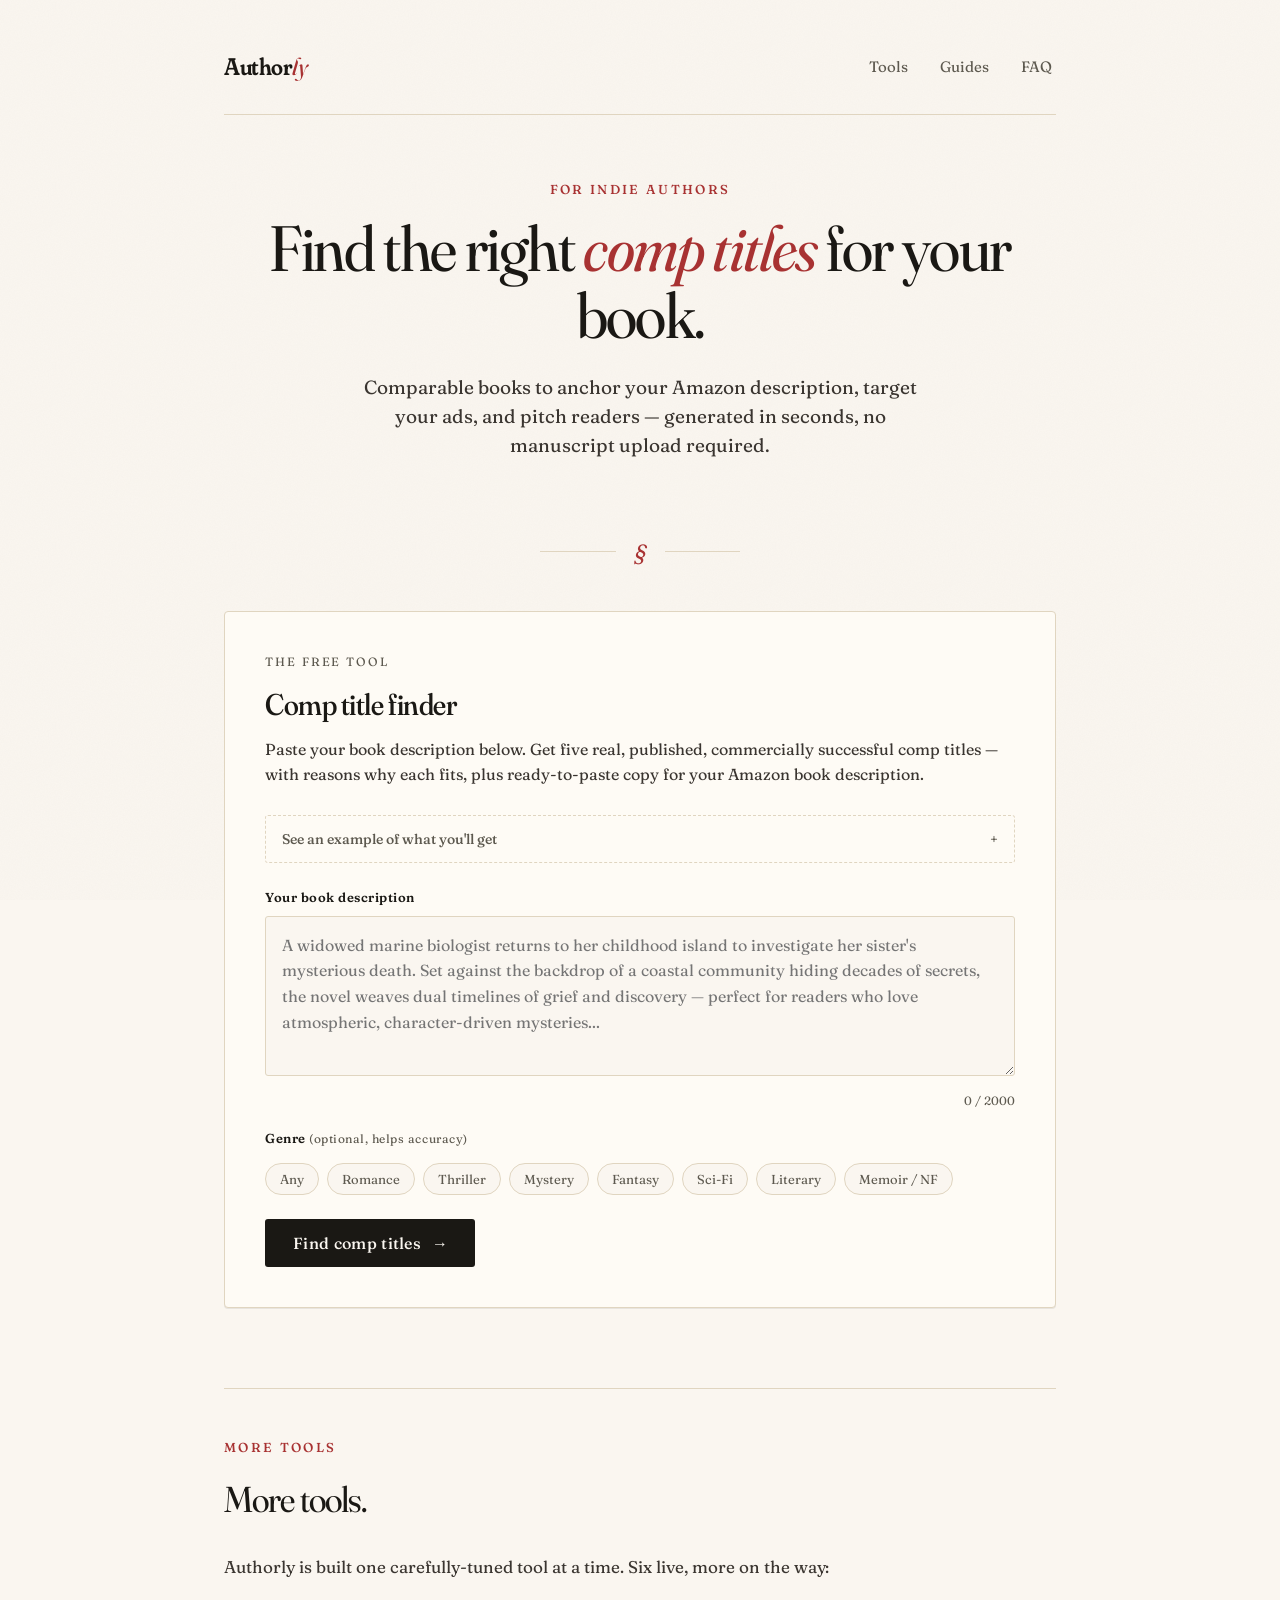
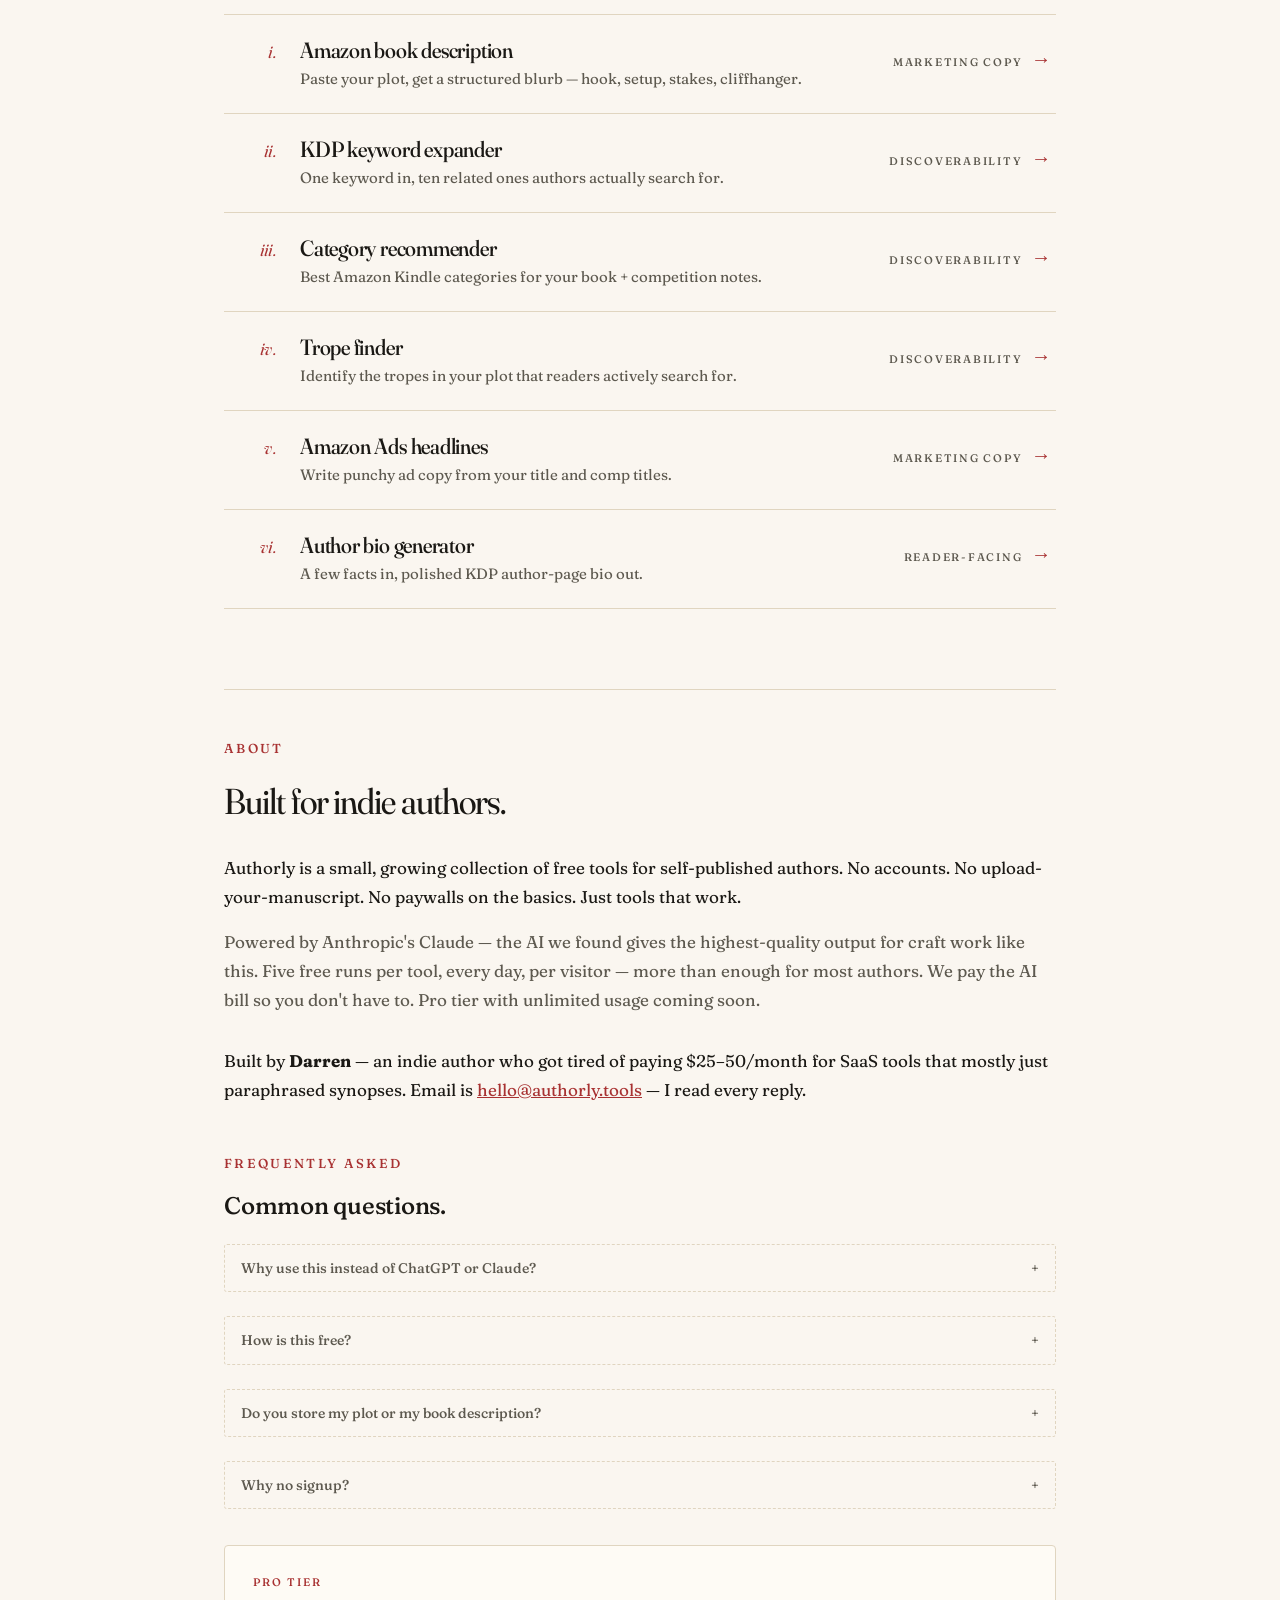
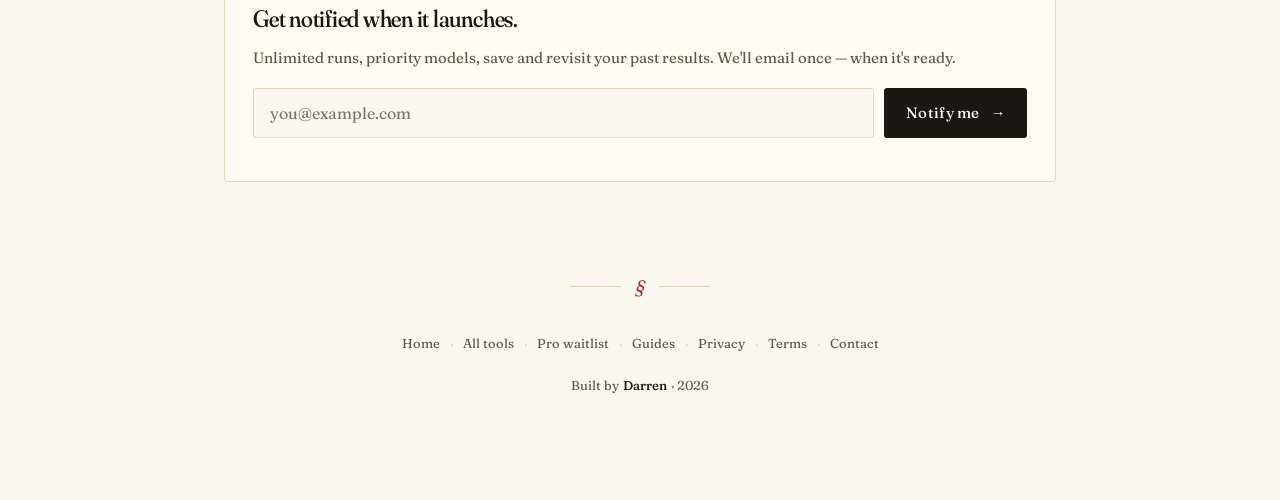
==== index.html @ 99e4ded7 "feat(content): /guides/ long-form (3 guides + Article JSON-LD + sitemap + nav) Closes audit Skip-lis" ====
<!DOCTYPE html>
<html lang="en">
<head>
<meta charset="UTF-8">
<meta name="viewport" content="width=device-width, initial-scale=1">
<title>Authorly &mdash; Free Tools for Indie Authors</title>
<meta name="description" content="Free tools for indie authors. Find real comparable books, write better blurbs, research KDP keywords. Built for self-publishers &mdash; no manuscript upload required.">
<meta name="theme-color" content="#faf6f0" media="(prefers-color-scheme: light)">
<meta name="theme-color" content="#1c1814" media="(prefers-color-scheme: dark)">
<link rel="canonical" href="https://authorly.tools/">
<link rel="icon" href="/favicon.svg" type="image/svg+xml">
<link rel="manifest" href="/manifest.webmanifest">
<link rel="apple-touch-icon" href="/apple-touch-icon.png">

<meta property="og:type" content="website">
<meta property="og:url" content="https://authorly.tools/">
<meta property="og:title" content="Authorly &mdash; Free Tools for Indie Authors">
<meta property="og:description" content="Free tools for indie authors. Find real comparable books, write better blurbs, research KDP keywords. No manuscript upload required.">
<meta property="og:image" content="https://authorly.tools/og.png">
<meta property="og:image:type" content="image/png">
<meta property="og:image:width" content="2400">
<meta property="og:image:height" content="1260">
<meta property="og:image:alt" content="Authorly &mdash; free tools for indie authors">
<meta property="og:locale" content="en_US">
<meta property="og:site_name" content="Authorly">

<meta name="twitter:card" content="summary_large_image">
<meta name="twitter:url" content="https://authorly.tools/">
<meta name="twitter:title" content="Authorly &mdash; Free Tools for Indie Authors">
<meta name="twitter:description" content="Find real comp titles for your book in seconds. Free, no signup, no manuscript upload.">
<meta name="twitter:image" content="https://authorly.tools/og.png">
<meta name="twitter:image:alt" content="Authorly &mdash; free tools for indie authors">

<script type="application/ld+json">
{"@context":"https://schema.org","@graph":[{"@type":"Organization","@id":"https://authorly.tools/#organization","name":"Authorly","url":"https://authorly.tools/","logo":"https://authorly.tools/og.png","sameAs":["https://authorly.tools/"]},{"@type":"WebSite","@id":"https://authorly.tools/#website","url":"https://authorly.tools/","name":"Authorly","description":"Free tools for indie authors. Find real comparable books, write better blurbs, research KDP keywords.","publisher":{"@id":"https://authorly.tools/#organization"},"inLanguage":"en-US","potentialAction":{"@type":"SearchAction","target":{"@type":"EntryPoint","urlTemplate":"https://authorly.tools/?q={search_term_string}"},"query-input":"required name=search_term_string"}},{"@type":"SoftwareApplication","@id":"https://authorly.tools/#app","name":"Authorly","url":"https://authorly.tools/","description":"Free toolkit for indie authors: comp titles, Amazon book descriptions, KDP keywords, categories, tropes, ad headlines, author bios.","applicationCategory":"BusinessApplication","operatingSystem":"Any","isAccessibleForFree":true,"offers":{"@type":"Offer","price":"0","priceCurrency":"USD"},"softwareVersion":"0.1.0","browserRequirements":"Requires JavaScript","publisher":{"@id":"https://authorly.tools/#organization"}},{"@type":"FAQPage","@id":"https://authorly.tools/#faq","mainEntity":[{"@type":"Question","name":"Why use this instead of ChatGPT or Claude?","acceptedAnswer":{"@type":"Answer","text":"ChatGPT and Claude can do the same work — if you write the right prompt every time and check the character counts yourself. Authorly has the prompts tuned and the constraints baked in: KDP keyword phrases char-counted to 50 chars, blurbs structured into hook / setup / stakes / cliffhanger and sized to 130–180 words for Amazon, ad headlines split between Sponsored Products' 150-char and Sponsored Brands' 80-char limits, comp titles cited with reasons each fits. One click, formatted output, Copy buttons everywhere."}},{"@type":"Question","name":"How is this free?","acceptedAnswer":{"@type":"Answer","text":"I pay the AI bill. Each generation costs me about two cents. Five free runs per tool per day per visitor — more than most authors need for a single book launch — keeps it sustainable. The Pro tier ($9/month, unlimited, with batch processing for series authors) is coming soon for people who run dozens of comp lookups per release."}},{"@type":"Question","name":"Do you store my plot or my book description?","acceptedAnswer":{"@type":"Answer","text":"No. Inputs are sent to the AI, the response is returned to your browser, and nothing is saved server-side except an anonymized rate-limit counter that's auto-deleted after 48 hours. Full details on the Privacy page."}},{"@type":"Question","name":"Why no signup?","acceptedAnswer":{"@type":"Answer","text":"Because the moment a tool asks for an email, it stops being a tool and starts being a marketing funnel. Authorly works the way Google works: open the page, get the answer, leave. If you want updates on the Pro tier, the waitlist on the homepage is opt-in."}}]}]}
</script>

<script src="/feedback.js" defer></script>
<script src="/tool.js" defer></script>
<script src="/page/index.js" defer></script>
<link rel="preconnect" href="https://fonts.googleapis.com">
<link rel="preconnect" href="https://fonts.gstatic.com" crossorigin>
<link rel="preload" as="style" href="https://fonts.googleapis.com/css2?family=Fraunces:ital,opsz,wght,SOFT,WONK@0,9..144,300..900,0..100,0..1;1,9..144,300..900,0..100,0..1&display=swap" crossorigin>
<link href="https://fonts.googleapis.com/css2?family=Fraunces:ital,opsz,wght,SOFT,WONK@0,9..144,300..900,0..100,0..1;1,9..144,300..900,0..100,0..1&display=swap" rel="stylesheet">
<link rel="stylesheet" href="/tool.css">
</head>
<body class="page-home">
<a class="skip-link" href="#tool">Skip to the tool</a>
<div class="container">

<header class="site-header">
  <a href="/" class="logo">Author<em>ly</em></a>
  <nav class="nav">
    <a href="#more">Tools</a>
    <a href="/guides">Guides</a>
    <a href="#faq">FAQ</a>
  </nav>
</header>

<section class="hero">
  <div class="eyebrow">For indie authors</div>
  <h1>Find the right <em>comp&nbsp;titles</em> for your book.</h1>
  <p class="hero-sub">Comparable books to anchor your Amazon description, target your ads, and pitch readers &mdash; generated in seconds, no manuscript upload required.</p>
</section>

<div class="ornament"><span>&sect;</span></div>

<main>

<section class="tool-card" id="tool" tabindex="-1">
  <div class="tool-label">The free tool</div>
  <h2 class="tool-title">Comp title finder</h2>
  <p class="tool-desc">Paste your book description below. Get five real, published, commercially successful comp titles &mdash; with reasons why each fits, plus ready-to-paste copy for your Amazon book description.</p>

  <details class="sample">
    <summary>See an example of what you'll get</summary>
    <div class="sample-body">
      <h2>5 comp titles</h2>
      <ol>
        <li><strong>The Searcher</strong> by Tana French (2020) &mdash; Why: rural setting, slow-burn investigation, female outsider protagonist</li>
        <li><strong>The Lost Apothecary</strong> by Sarah Penner (2021) &mdash; Why: dual timelines, female-driven mystery, atmospheric prose</li>
        <li><strong>Things We Lost to the Water</strong> by Eric Nguyen (2021) &mdash; Why: literary mystery, family secrets, coastal community</li>
        <li><strong>The Push</strong> by Ashley Audrain (2021) &mdash; Why: psychological tension, motherhood themes, unreliable narrator</li>
        <li><strong>The Family Upstairs</strong> by Lisa Jewell (2019) &mdash; Why: dark family secrets, dual timelines, atmospheric tension</li>
      </ol>
      <h2>Use these in</h2>
      <ul>
        <li>Amazon book description: "for readers who loved The Searcher and The Lost Apothecary"</li>
        <li>Amazon Ads: paste author names into the Authors targeting field</li>
        <li>Query letters and back-cover copy</li>
      </ul>
      <p class="sample-meta">Generated from a 2-paragraph synopsis of an atmospheric coastal mystery. Always verify titles on Amazon before publishing.</p>
    </div>
  </details>

  <label class="input-label" for="book-desc">Your book description</label>
  <textarea id="book-desc" placeholder="A widowed marine biologist returns to her childhood island to investigate her sister's mysterious death. Set against the backdrop of a coastal community hiding decades of secrets, the novel weaves dual timelines of grief and discovery &mdash; perfect for readers who love atmospheric, character-driven mysteries..." maxlength="2000" autocomplete="off" spellcheck="true" aria-describedby="cc"></textarea>
  <div class="char-count"><span id="cc">0</span> / 2000</div>

  <div class="input-label" id="genre-label">Genre <span class="opt">(optional, helps accuracy)</span></div>
  <div class="genre-row" id="genre-row" role="group" aria-labelledby="genre-label">
    <button type="button" class="genre-chip" data-g="" aria-pressed="true">Any</button>
    <button type="button" class="genre-chip" data-g="romance" aria-pressed="false">Romance</button>
    <button type="button" class="genre-chip" data-g="thriller" aria-pressed="false">Thriller</button>
    <button type="button" class="genre-chip" data-g="mystery" aria-pressed="false">Mystery</button>
    <button type="button" class="genre-chip" data-g="fantasy" aria-pressed="false">Fantasy</button>
    <button type="button" class="genre-chip" data-g="sci-fi" aria-pressed="false">Sci-Fi</button>
    <button type="button" class="genre-chip" data-g="literary fiction" aria-pressed="false">Literary</button>
    <button type="button" class="genre-chip" data-g="memoir/non-fiction" aria-pressed="false">Memoir / NF</button>
  </div>

  <button class="btn" id="generate">Find comp titles <span class="btn-arrow">&rarr;</span></button>

  <div class="output" id="output" aria-live="polite" aria-busy="false">
    <h3 class="output-title">Your comp titles</h3>
    <div class="output-body" id="output-body"></div>
  </div>
</section>

<section class="section" id="more">
  <div class="eyebrow">More tools</div>
  <h2 class="section-title">More tools.</h2>
  <p class="section-lede">Authorly is built one carefully-tuned tool at a time. Six live, more on the way:</p>

  <div class="tool-list" role="list">
    <a class="tool-list-item" role="listitem" href="/blurb">
      <div class="tool-list-body"><h3 class="tool-list-title">Amazon book description</h3><p class="tool-list-desc">Paste your plot, get a structured blurb &mdash; hook, setup, stakes, cliffhanger.</p></div>
      <span class="tool-list-tag">Marketing copy <span class="tool-list-arrow" aria-hidden="true">&rarr;</span></span>
    </a>
    <a class="tool-list-item" role="listitem" href="/keywords">
      <div class="tool-list-body"><h3 class="tool-list-title">KDP keyword expander</h3><p class="tool-list-desc">One keyword in, ten related ones authors actually search for.</p></div>
      <span class="tool-list-tag">Discoverability <span class="tool-list-arrow" aria-hidden="true">&rarr;</span></span>
    </a>
    <a class="tool-list-item" role="listitem" href="/categories">
      <div class="tool-list-body"><h3 class="tool-list-title">Category recommender</h3><p class="tool-list-desc">Best Amazon Kindle categories for your book + competition notes.</p></div>
      <span class="tool-list-tag">Discoverability <span class="tool-list-arrow" aria-hidden="true">&rarr;</span></span>
    </a>
    <a class="tool-list-item" role="listitem" href="/tropes">
      <div class="tool-list-body"><h3 class="tool-list-title">Trope finder</h3><p class="tool-list-desc">Identify the tropes in your plot that readers actively search for.</p></div>
      <span class="tool-list-tag">Discoverability <span class="tool-list-arrow" aria-hidden="true">&rarr;</span></span>
    </a>
    <a class="tool-list-item" role="listitem" href="/ads">
      <div class="tool-list-body"><h3 class="tool-list-title">Amazon Ads headlines</h3><p class="tool-list-desc">Write punchy ad copy from your title and comp titles.</p></div>
      <span class="tool-list-tag">Marketing copy <span class="tool-list-arrow" aria-hidden="true">&rarr;</span></span>
    </a>
    <a class="tool-list-item" role="listitem" href="/bio">
      <div class="tool-list-body"><h3 class="tool-list-title">Author bio generator</h3><p class="tool-list-desc">A few facts in, polished KDP author-page bio out.</p></div>
      <span class="tool-list-tag">Reader-facing <span class="tool-list-arrow" aria-hidden="true">&rarr;</span></span>
    </a>
  </div>
</section>

<section class="section" id="about">
  <div class="eyebrow">About</div>
  <h2 class="section-title">Built for indie authors.</h2>
  <p class="about-lede">Authorly is a small, growing collection of free tools for self-published authors. No accounts. No upload-your-manuscript. No paywalls on the basics. Just tools that work.</p>
  <p class="about-lede muted">Powered by Anthropic's Claude &mdash; the AI we found gives the highest-quality output for craft work like this. Five free runs per tool, every day, per visitor &mdash; more than enough for most authors. We pay the AI bill so you don't have to. Pro tier with unlimited usage coming soon.</p>
  <p class="about-maker">Built by <strong>Darren</strong> &mdash; an indie author who got tired of paying $25&ndash;50/month for SaaS tools that mostly just paraphrased synopses. Email is <a class="contact contact-link" data-u="hello" data-d="authorly.tools"></a> &mdash; I read every reply.</p>

  <div id="faq" class="faq-block">
    <div class="eyebrow">Frequently asked</div>
    <h3>Common questions.</h3>

    <details class="sample">
      <summary>Why use this instead of ChatGPT or Claude?</summary>
      <div class="sample-body">
        <p>ChatGPT and Claude can do the same work &mdash; if you write the right prompt, every time, and check the character counts yourself. Authorly has the prompts tuned and the constraints baked in: KDP keyword phrases char-counted to 50 chars, blurbs structured into hook / setup / stakes / cliffhanger and sized to 130&ndash;180 words for Amazon, ad headlines split between Sponsored Products' 150-char and Sponsored Brands' 80-char limits, comp titles cited with reasons each fits.</p>
        <p>One click, formatted output, Copy buttons everywhere. I built it because I was tired of re-typing the same setup prompts every book launch.</p>
      </div>
    </details>

    <details class="sample">
      <summary>How is this free?</summary>
      <div class="sample-body">
        <p>I pay the AI bill. Each generation costs me about two cents. Five free runs per tool per day per visitor &mdash; more than most authors need for a single book launch &mdash; keeps it sustainable. The Pro tier ($9/month, unlimited, with batch processing for series authors) is coming soon for people who run dozens of comp lookups per release.</p>
      </div>
    </details>

    <details class="sample">
      <summary>Do you store my plot or my book description?</summary>
      <div class="sample-body">
        <p>No. Inputs are sent to the AI, the response is returned to your browser, and nothing is saved server-side except an anonymized rate-limit counter that's auto-deleted after 48 hours. Full details on the <a href="/privacy" class="faq-link">Privacy</a> page.</p>
      </div>
    </details>

    <details class="sample">
      <summary>Why no signup?</summary>
      <div class="sample-body">
        <p>Because the moment a tool asks for an email, it stops being a tool and starts being a marketing funnel. Authorly works the way Google works: open the page, get the answer, leave. (If you want updates on the Pro tier, the waitlist below is opt-in.)</p>
      </div>
    </details>
  </div>

  <div class="waitlist" id="waitlist">
    <div class="waitlist-eyebrow">Pro tier</div>
    <h3 class="waitlist-title">Get notified when it launches.</h3>
    <p class="waitlist-sub">Unlimited runs, priority models, save and revisit your past results. We'll email once &mdash; when it's ready.</p>
    <form class="waitlist-form" id="waitlist-form" novalidate>
      <label for="waitlist-email" class="visually-hidden">Email address</label>
      <input type="email" id="waitlist-email" name="email" placeholder="you@example.com" autocomplete="email" required aria-required="true">
      <button type="submit" class="btn waitlist-btn" id="waitlist-submit">Notify me <span class="btn-arrow">&rarr;</span></button>
    </form>
    <div class="waitlist-status" id="waitlist-status" aria-live="polite"></div>
  </div>
</section>

</main>

<footer class="site-footer">
  <div class="site-footer-mark" aria-hidden="true"><span>&sect;</span></div>
  <nav class="site-footer-links" aria-label="Site">
    <a href="/">Home</a>
    <span class="site-footer-sep" aria-hidden="true">&middot;</span>
    <a href="#more">All tools</a>
    <span class="site-footer-sep" aria-hidden="true">&middot;</span>
    <a href="#waitlist">Pro waitlist</a>
    <span class="site-footer-sep" aria-hidden="true">&middot;</span>
    <a href="/guides">Guides</a>
    <span class="site-footer-sep" aria-hidden="true">&middot;</span>
    <a href="/privacy">Privacy</a>
    <span class="site-footer-sep" aria-hidden="true">&middot;</span>
    <a href="/terms">Terms</a>
    <span class="site-footer-sep" aria-hidden="true">&middot;</span>
    <a class="contact" data-u="hello" data-d="authorly.tools">Contact</a>
  </nav>
  <p class="site-footer-byline">Built by <strong>Darren</strong> &middot; 2026</p>
</footer>

</div>

</body>
</html>
---- tool.css ----
/* Shared styles for every Authorly tool page (and the homepage).
   Loaded via <link rel="stylesheet" href="/tool.css">.
   Per-page <style> blocks add small overrides only. */

:root{
  color-scheme:light dark;

  /* Reference tokens */
  --ref-red:#a83232;
  --ref-red-light:#d96666;
  --ref-green:#2a7a3a;
  --ref-green-light:#5db26d;

  /* Surface */
  --paper:#faf6f0;
  --paper-2:#fefbf5;
  --rule:#e0d5c0;
  --rule-soft:#f3ede0;
  --shadow:rgba(26,24,20,.08);

  /* Ink */
  --ink:#1a1814;
  --ink-2:#3a3530;
  --ink-mute:#5d594f;

  /* Semantic accents (all sourced from --ref-red so brand color is single-edit) */
  --accent:var(--ref-red);
  --accent-soft:rgba(168,50,50,.06);
  --accent-ring:rgba(168,50,50,.18);
  --focus:var(--ref-red);
  --danger:var(--ref-red);
  --success:var(--ref-green);

  /* Noise opacity (paper ~ .04, dark mode dampens further) */
  --noise-opacity:0.04;
  --noise-r:0.42;
  --noise-g:0.39;
  --noise-b:0.32;
}

@media (prefers-color-scheme:dark){
  :root{
    /* Inverted: ink-on-paper becomes paper-on-ink. Warmer charcoal not pure black. */
    --paper:#1c1814;
    --paper-2:#23201b;
    --rule:#3a342b;
    --rule-soft:#2a2620;
    --shadow:rgba(0,0,0,.4);

    --ink:#f3eee5;
    --ink-2:#d4cfc5;
    --ink-mute:#a39d92;

    /* Accent lifts brightness so oxblood reads on charcoal */
    --accent:var(--ref-red-light);
    --accent-soft:rgba(217,102,102,.08);
    --accent-ring:rgba(217,102,102,.28);
    --focus:var(--ref-red-light);
    --danger:var(--ref-red-light);
    --success:var(--ref-green-light);

    --noise-opacity:0.025;
    --noise-r:0.85;
    --noise-g:0.82;
    --noise-b:0.74;
  }
}

*{box-sizing:border-box}
html{scroll-behavior:smooth}
body{
  margin:0;background:var(--paper);color:var(--ink);
  font-family:"Fraunces",Georgia,serif;
  font-variation-settings:"opsz" 14,"SOFT" 50;
  font-weight:400;line-height:1.6;font-size:18px;
  -webkit-font-smoothing:antialiased;
  text-rendering:optimizeLegibility;
  /* Subtle warm paper texture — book-print feel, performance-cheap inline SVG */
  background-image:url("data:image/svg+xml;utf8,<svg xmlns='http://www.w3.org/2000/svg' width='180' height='180'><filter id='n'><feTurbulence type='fractalNoise' baseFrequency='0.85' numOctaves='2' stitchTiles='stitch'/><feColorMatrix values='0 0 0 0 0.42 0 0 0 0 0.39 0 0 0 0 0.32 0 0 0 0.04 0'/></filter><rect width='100%25' height='100%25' filter='url(%23n)'/></svg>");
  background-attachment:fixed;
}
@media (prefers-color-scheme:dark){
  body{
    /* Dampen the noise to ~25% of light intensity (was tuned for paper) so it reads as a faint texture, not as visible grain on charcoal. */
    background-image:url("data:image/svg+xml;utf8,<svg xmlns='http://www.w3.org/2000/svg' width='180' height='180'><filter id='n'><feTurbulence type='fractalNoise' baseFrequency='0.85' numOctaves='2' stitchTiles='stitch'/><feColorMatrix values='0 0 0 0 0.85 0 0 0 0 0.82 0 0 0 0 0.74 0 0 0 0.025 0'/></filter><rect width='100%25' height='100%25' filter='url(%23n)'/></svg>");
  }
}
a:focus-visible,button:focus-visible{outline:2px solid var(--accent);outline-offset:3px;border-radius:2px}
.container{max-width:720px;margin:0 auto;padding:48px 24px}

.site-header{display:flex;justify-content:space-between;align-items:center;padding-bottom:28px;border-bottom:1px solid var(--rule)}
.logo{font-family:"Fraunces",serif;font-variation-settings:"opsz" 144,"SOFT" 100;font-weight:600;font-size:24px;letter-spacing:-.02em;color:var(--ink);text-decoration:none}
.logo em{color:var(--accent);font-style:italic;font-weight:500;font-variation-settings:"opsz" 144,"WONK" 1}
.nav{display:flex;gap:24px;font-size:15px}
.nav a{color:var(--ink-mute);text-decoration:none;border-bottom:1px solid transparent;transition:border-color .2s,color .2s;display:inline-block;padding:6px 4px;min-height:24px}
.nav a:hover{border-bottom-color:var(--accent);color:var(--ink)}

.hero{padding:64px 0 32px;text-align:center}
.eyebrow{font-size:13px;letter-spacing:.18em;text-transform:uppercase;color:var(--accent);font-weight:500;margin-bottom:14px}
.hero h1{font-family:"Fraunces",serif;font-variation-settings:"opsz" 144,"SOFT" 30,"WONK" 1;font-weight:400;font-size:clamp(40px,7vw,64px);line-height:1.05;letter-spacing:-.025em;margin:0 0 24px;color:var(--ink)}
.hero h1 em{font-style:italic;color:var(--accent);font-weight:400}
.hero-sub{font-size:19px;color:var(--ink-2);max-width:560px;margin:0 auto;line-height:1.55}

.ornament{display:flex;align-items:center;gap:18px;max-width:200px;margin:48px auto}
.ornament::before,.ornament::after{content:"";flex:1;height:1px;background:var(--rule)}
.ornament span{font-family:"Fraunces",serif;font-style:italic;color:var(--accent);font-size:22px;line-height:1}

.tool-card{background:var(--paper-2);border:1px solid var(--rule);border-radius:4px;padding:40px;box-shadow:0 1px 0 var(--shadow)}
.tool-label{font-size:12px;letter-spacing:.16em;text-transform:uppercase;color:var(--ink-mute);margin-bottom:10px}
.tool-title{font-family:"Fraunces",serif;font-variation-settings:"opsz" 144,"SOFT" 50;font-weight:500;font-size:30px;letter-spacing:-.015em;margin:0 0 8px}
.tool-desc{color:var(--ink-2);font-size:16px;margin:0 0 28px;line-height:1.55}

.input-label{display:block;font-size:13px;font-weight:600;letter-spacing:.04em;color:var(--ink);margin-bottom:8px;margin-top:18px}
.input-label:first-of-type{margin-top:0}
.input-label .opt{font-weight:400;color:var(--ink-mute);font-size:12px}
input[type=text]{width:100%;padding:14px 16px;background:var(--paper);border:1px solid var(--rule);border-radius:3px;color:var(--ink);font-family:"Fraunces",serif;font-size:18px;line-height:1.5;transition:border-color .2s,box-shadow .2s}
input[type=text]:focus{outline:none;border-color:var(--accent);box-shadow:0 0 0 3px var(--accent-ring)}
textarea{width:100%;min-height:160px;padding:16px;background:var(--paper);border:1px solid var(--rule);border-radius:3px;color:var(--ink);font-family:"Fraunces",serif;font-size:16px;line-height:1.6;resize:vertical;transition:border-color .2s,box-shadow .2s}
textarea:focus{outline:none;border-color:var(--accent);box-shadow:0 0 0 3px var(--accent-ring)}
.char-count{text-align:right;font-size:12px;color:var(--ink-mute);margin-top:6px}

.genre-row{display:flex;gap:8px;margin-top:14px;flex-wrap:wrap}
.genre-chip{padding:7px 14px;background:var(--paper);border:1px solid var(--rule);border-radius:999px;font-family:"Fraunces",serif;font-size:13px;color:var(--ink-mute);cursor:pointer;transition:all .2s}
.genre-chip:hover{border-color:var(--accent);color:var(--ink)}
.genre-chip.active{background:var(--accent);color:var(--paper);border-color:var(--accent);font-weight:600}

.btn{display:inline-flex;align-items:center;gap:10px;padding:14px 28px;background:var(--ink);color:var(--paper);border:none;border-radius:3px;font-family:"Fraunces",serif;font-weight:500;font-size:16px;letter-spacing:.02em;cursor:pointer;transition:background .2s,color .2s,transform .1s;margin-top:24px}
.btn:hover{background:var(--accent)}
.btn:active{transform:translateY(1px)}
.btn:disabled{opacity:.5;cursor:not-allowed;transform:none}
.btn-arrow{font-style:italic;transition:transform .2s}
.btn:hover .btn-arrow{transform:translateX(3px)}

.output{margin-top:32px;padding:32px 0 0 24px;border-top:1px solid var(--rule);border-left:3px solid var(--accent);display:none;position:relative;background:transparent}
.output.visible{display:block;animation:fadeIn .3s ease-out}
@keyframes fadeIn{from{opacity:0;transform:translateY(6px)}to{opacity:1;transform:none}}
.output-title{font-family:"Fraunces",serif;font-variation-settings:"opsz" 144;font-weight:500;font-size:22px;margin:0 0 18px}
.output-body{font-size:17px;line-height:1.7;color:var(--ink)}
.output-body h2{font-family:"Fraunces",serif;font-weight:600;font-size:17px;letter-spacing:.04em;text-transform:uppercase;color:var(--ink-mute);margin:28px 0 14px}
.output-body h2:first-child{margin-top:0}
.output-body h3{font-family:"Fraunces",serif;font-variation-settings:"opsz" 144;font-weight:500;font-size:21px;margin:24px 0 10px;color:var(--ink);letter-spacing:-.005em}
.output-body p{margin:0 0 14px}
.output-body ol{padding-left:0;counter-reset:comp;list-style:none;margin:0 0 18px}
.output-body ol li{counter-increment:comp;margin-bottom:18px;padding-left:36px;position:relative}
.output-body ol li::before{content:counter(comp);position:absolute;left:0;top:0;font-family:"Fraunces",serif;font-style:italic;font-size:20px;color:var(--accent);font-weight:500;line-height:1.7}
.output-body ul{padding-left:0;list-style:none;margin:0 0 18px}
.output-body ul li{margin-bottom:12px;padding-left:20px;position:relative}
.output-body ul li::before{content:"\00A7";position:absolute;left:0;top:0;font-family:"Fraunces",serif;font-style:italic;color:var(--accent);line-height:1.7}
.output-body em{font-style:italic;color:var(--ink-2)}
.output-body strong{font-weight:600;color:var(--ink)}

.copy-btn{display:inline-block;margin-left:6px;padding:6px 11px;background:transparent;border:1px solid var(--rule);border-radius:3px;font-family:"Fraunces",serif;font-size:12px;color:var(--ink-mute);cursor:pointer;transition:all .2s;vertical-align:baseline;min-height:24px}
.copy-btn:hover{border-color:var(--accent);color:var(--accent)}
.copy-btn.copied{color:var(--success);border-color:var(--success)}
.copy-all-btn{display:inline-block;margin:8px 0 14px;padding:6px 14px;background:transparent;border:1px solid var(--accent);border-radius:3px;font-family:"Fraunces",serif;font-size:13px;color:var(--accent);cursor:pointer;transition:all .2s}
.copy-all-btn:hover{background:var(--accent);color:var(--paper)}
.copy-all-btn.copied{background:var(--success);border-color:var(--success);color:var(--paper)}

.sample{margin:0 0 24px;border:1px dashed var(--rule);border-radius:3px}
.sample summary{padding:12px 16px;cursor:pointer;font-size:14px;color:var(--ink-mute);font-weight:500;list-style:none;user-select:none;display:flex;align-items:center;justify-content:space-between;gap:8px}
.sample summary::-webkit-details-marker{display:none}
.sample summary::after{content:"\002B";font-size:14px;color:var(--ink-mute);font-style:normal}
.sample[open] summary::after{content:"\2212"}
.sample summary:hover,.sample summary:hover::after{color:var(--accent)}
.sample-body{padding:6px 16px 16px;font-size:15px;line-height:1.65;color:var(--ink-2)}
.sample-body h2{font-family:"Fraunces",serif;font-weight:600;font-size:13px;letter-spacing:.06em;text-transform:uppercase;color:var(--ink-mute);margin:16px 0 10px}
.sample-body h2:first-of-type{margin-top:6px}
.sample-body h3{font-family:"Fraunces",serif;font-weight:500;font-size:16px;margin:14px 0 6px;color:var(--ink)}
.sample-body p{margin:0 0 10px}
.sample-body ol,.sample-body ul{padding-left:0;margin:0 0 14px;list-style:none}
.sample-body ol{counter-reset:s}
.sample-body ol li{counter-increment:s;padding-left:24px;position:relative;margin-bottom:10px}
.sample-body ol li::before{content:counter(s);position:absolute;left:0;top:0;font-family:"Fraunces",serif;font-style:italic;font-size:15px;color:var(--accent);font-weight:500;line-height:1.65}
.sample-body ul li{padding-left:16px;position:relative;margin-bottom:8px}
.sample-body ul li::before{content:"\00A7";position:absolute;left:0;top:0;font-family:"Fraunces",serif;font-style:italic;color:var(--accent);line-height:1.65}
.sample-body strong{font-weight:600;color:var(--ink)}
.sample-body em{font-style:italic}
.sample-body .sample-meta{font-size:12px;color:var(--ink-mute);font-style:italic;margin-top:14px;padding-top:10px;border-top:1px dashed var(--rule)}

.section{margin-top:80px;padding-top:48px;border-top:1px solid var(--rule)}
.section-title{font-family:"Fraunces",serif;font-variation-settings:"opsz" 144,"SOFT" 30,"WONK" 1;font-weight:400;font-size:36px;letter-spacing:-.025em;margin:0 0 24px}
.section-lede{color:var(--ink-2);font-size:17px;line-height:1.7;margin:0 0 32px}

/* Editorial table-of-contents pattern — replaces the AI-tell "3 equal cards"
   grid. Each row reads like a chapter entry in a book's TOC: small leading
   roman numeral, title with subtitle, eyebrow tag, hairline rule between.
   Counter resets at .tool-list start; numerals render in italic accent. */
.tool-list{display:block;margin:0;padding:0;list-style:none;counter-reset:tool;border-top:1px solid var(--rule)}
.tool-list-item{display:grid;grid-template-columns:48px 1fr auto;gap:18px 24px;align-items:baseline;padding:22px 4px;border-bottom:1px solid var(--rule);text-decoration:none;color:inherit;transition:background .2s,padding-left .25s;counter-increment:tool;position:relative}
.tool-list-item::before{content:counter(tool, lower-roman) ".";font-family:"Fraunces",serif;font-style:italic;font-variation-settings:"opsz" 144,"WONK" 1;font-weight:400;font-size:18px;color:var(--accent);text-align:right;letter-spacing:.02em;line-height:1.4;align-self:start;padding-top:2px}
.tool-list-item:hover{background:var(--accent-soft);padding-left:14px}
.tool-list-item:hover .tool-list-title{color:var(--accent)}
.tool-list-item:focus-visible{outline:2px solid var(--accent);outline-offset:4px;border-radius:2px}
.tool-list-body{min-width:0}
.tool-list-title{font-family:"Fraunces",serif;font-variation-settings:"opsz" 144,"SOFT" 30;font-weight:500;font-size:22px;letter-spacing:-.01em;margin:0 0 4px;color:var(--ink);line-height:1.25;transition:color .2s}
.tool-list-desc{font-size:15px;color:var(--ink-mute);margin:0;line-height:1.5}
.tool-list-tag{font-size:11px;letter-spacing:.16em;text-transform:uppercase;color:var(--ink-mute);font-weight:500;font-style:normal;white-space:nowrap;align-self:start;padding-top:6px;font-variant-numeric:tabular-nums}
.tool-list-item:hover .tool-list-tag{color:var(--accent)}
.tool-list-arrow{font-style:italic;color:var(--accent);font-size:20px;transition:transform .25s;display:inline-block;margin-left:4px}
.tool-list-item:hover .tool-list-arrow{transform:translateX(4px)}
@media (max-width:600px){
  .tool-list-item{grid-template-columns:32px 1fr;grid-template-rows:auto auto;gap:6px 14px;padding:20px 0}
  .tool-list-item::before{font-size:16px;padding-top:0}
  .tool-list-tag{grid-column:2;padding-top:0;margin-top:2px;order:3}
  .tool-list-title{font-size:19px}
  .tool-list-desc{font-size:14px}
  .tool-list-item:hover{padding-left:0;background:transparent}
}

/* --- Site footer (unified across all 10 pages) ---------------------------
   Book-colophon feel: a small § ornament between two delicate rules,
   then a flexbox link nav, then the maker line with quiet emphasis. */
.site-footer{margin-top:96px;padding:0 0 56px;text-align:center;color:var(--ink-mute);font-size:13px}
.site-footer-mark{display:flex;align-items:center;justify-content:center;gap:14px;max-width:140px;margin:0 auto 30px}
.site-footer-mark::before,.site-footer-mark::after{content:"";flex:1;height:1px;background:var(--rule)}
.site-footer-mark span{font-family:"Fraunces",serif;font-style:italic;color:var(--accent);font-size:18px;line-height:1}
.site-footer-links{display:flex;flex-wrap:wrap;justify-content:center;align-items:center;gap:0 2px;margin:0 0 14px;line-height:2;list-style:none;padding:0}
.site-footer-links a{color:var(--ink-mute);text-decoration:none;border-bottom:1px solid transparent;padding:4px 8px;border-radius:2px;transition:color .2s,border-color .2s}
.site-footer-links a:hover{color:var(--accent);border-bottom-color:var(--accent)}
.site-footer-sep{color:var(--rule);user-select:none;font-style:normal}
.site-footer-byline{margin:0;color:var(--ink-mute);font-size:13px;letter-spacing:.01em}
.site-footer-byline strong{color:var(--ink);font-weight:500}
@media (max-width:520px){
  .site-footer{margin-top:72px;padding-bottom:36px}
  .site-footer-links a{padding:6px 6px}
}

.also-useful{margin:64px auto 0;max-width:560px;padding:24px 0 0;border-top:1px solid var(--rule);text-align:center;font-size:14px;color:var(--ink-mute);line-height:1.7}
.also-useful a{color:var(--ink-mute);text-decoration:none;border-bottom:1px solid var(--rule);padding:0 2px;transition:color .2s,border-color .2s}
.also-useful a:hover{color:var(--accent);border-bottom-color:var(--accent)}
.loading{text-align:center;padding:32px 0;color:var(--ink-mute);font-style:italic;font-size:15px}
.loading-dot{display:inline-block;animation:pulse 1.4s infinite;font-style:normal}
.loading-dot:nth-child(2){animation-delay:.2s}
.loading-dot:nth-child(3){animation-delay:.4s}
@keyframes pulse{0%,100%{opacity:.3}50%{opacity:1}}
.error{padding:14px 16px;background:var(--accent-soft);border-left:3px solid var(--accent);color:var(--ink);font-size:14px;line-height:1.5;border-radius:0 3px 3px 0}
.remaining-note{margin-top:18px;padding:10px 14px;background:var(--rule-soft);border-radius:6px;font-size:13px;color:var(--ink-mute);text-align:center}

.visually-hidden{position:absolute;width:1px;height:1px;padding:0;margin:-1px;overflow:hidden;clip:rect(0,0,0,0);white-space:nowrap;border:0}
.skip-link{position:absolute;left:-9999px;top:0;background:var(--ink);color:var(--paper);padding:10px 16px;z-index:1000;text-decoration:none;font-size:14px;font-weight:500}
.skip-link:focus{left:0;outline:2px solid var(--accent);outline-offset:2px}
#content:focus,#tool:focus,.notfound:focus{outline:none}
#content:focus-visible,#tool:focus-visible,.notfound:focus-visible{outline:2px solid var(--accent);outline-offset:8px;border-radius:4px}

@media (max-width:600px){
  .container{padding:32px 20px}
  .tool-card{padding:24px}
  .hero{padding:40px 0 24px}
  body{font-size:17px}
  .nav a:nth-child(2){display:none}
}
@media (min-width:1024px){
  .container{max-width:880px}
}
@media (prefers-reduced-motion:reduce){
  *,*::before,*::after{animation-duration:.01ms!important;transition-duration:.01ms!important}
}

::selection{background:var(--accent);color:var(--paper)}

/* ---- Page-scoped styles (extracted from inline <style> for strict CSP) ---- */

/* Blurb tool — taller default textarea */
body.page-blurb textarea{min-height:200px}

/* Homepage sections + Pro waitlist */
body.page-home .about-lede{font-size:17px;line-height:1.7;color:var(--ink);margin:0 0 16px}
body.page-home .about-lede.muted{color:var(--ink-mute);margin:0 0 28px}
body.page-home .about-maker{font-size:17px;line-height:1.7;color:var(--ink);margin:32px 0 0}
body.page-home .faq-block{margin-top:48px;margin-bottom:36px}
body.page-home .faq-block h3{font-family:"Fraunces",serif;font-weight:500;font-size:24px;letter-spacing:-.01em;margin:0 0 18px;color:var(--ink)}
body.page-home .waitlist{margin-top:8px;padding:28px;background:var(--paper-2);border:1px solid var(--rule);border-radius:4px}
body.page-home .waitlist-eyebrow{font-size:11px;letter-spacing:.18em;text-transform:uppercase;color:var(--accent);font-weight:500;margin-bottom:8px}
body.page-home .waitlist-title{font-family:"Fraunces",serif;font-variation-settings:"opsz" 144,"SOFT" 50;font-weight:500;font-size:24px;letter-spacing:-.01em;margin:0 0 8px;color:var(--ink)}
body.page-home .waitlist-sub{color:var(--ink-mute);font-size:15px;line-height:1.55;margin:0 0 18px}
body.page-home .waitlist-form{display:flex;gap:10px;flex-wrap:wrap;align-items:stretch}
body.page-home .waitlist-form input[type=email]{flex:1;min-width:220px;padding:13px 16px;background:var(--paper);border:1px solid var(--rule);border-radius:3px;color:var(--ink);font-family:"Fraunces",serif;font-size:16px;line-height:1.4;transition:border-color .2s,box-shadow .2s}
body.page-home .waitlist-form input[type=email]:focus{outline:none;border-color:var(--accent);box-shadow:0 0 0 3px var(--accent-ring)}
body.page-home .waitlist-btn{margin-top:0;padding:13px 22px;font-size:15px}
body.page-home .waitlist-status{margin-top:14px;font-size:14px;line-height:1.55;min-height:1px}
body.page-home .waitlist-status.success{color:var(--success)}
body.page-home .waitlist-status.error{color:var(--accent)}
body.page-home .contact-link{color:var(--accent)}
body.page-home .faq-link{color:var(--accent)}
@media (max-width:520px){
  body.page-home .waitlist-form{flex-direction:column}
  body.page-home .waitlist-form input[type=email]{min-width:0}
}

/* Legal pages — privacy + terms shared layout */
body.page-legal .legal h1{font-family:"Fraunces",serif;font-variation-settings:"opsz" 144,"SOFT" 30,"WONK" 1;font-weight:400;font-size:clamp(36px,5vw,48px);line-height:1.1;letter-spacing:-.025em;margin:0 0 8px;color:var(--ink)}
body.page-legal .legal .lastmod{color:var(--ink-mute);font-size:14px;margin:0 0 36px;font-style:italic}
body.page-legal .legal h2{font-family:"Fraunces",serif;font-variation-settings:"opsz" 144,"SOFT" 50;font-weight:500;font-size:22px;letter-spacing:-.005em;line-height:1.25;margin:38px 0 12px}
body.page-legal .legal p{margin:0 0 16px;font-size:17px;line-height:1.7;color:var(--ink)}
body.page-legal .legal ul{margin:0 0 16px;padding-left:0;list-style:none}
body.page-legal .legal ul li{margin-bottom:10px;padding-left:20px;position:relative}
body.page-legal .legal ul li::before{content:"\00A7";position:absolute;left:0;top:0;font-family:"Fraunces",serif;font-style:italic;color:var(--accent);line-height:1.7}
body.page-legal .legal a{color:var(--ink);text-decoration:underline;text-decoration-color:var(--rule);text-underline-offset:2px;transition:color .2s,text-decoration-color .2s}
body.page-legal .legal a:hover{color:var(--accent);text-decoration-color:var(--accent)}
body.page-legal .legal strong{font-weight:600;color:var(--ink)}
body.page-legal .contact:empty::before{content:"hello@authorly.tools"}
body.page-legal .legal-spacer{margin-top:48px}

/* Guides — long-form editorial pages (peer-author voice).
   Reads like a magazine essay: roomier line-height, drop cap on first
   paragraph, pull-quote treatment for emphasized lines, hairline rule
   between H2 sections. Same chrome (header/footer/ornament) as tools. */
body.page-guide .container{max-width:680px}
@media (min-width:1024px){body.page-guide .container{max-width:740px}}
body.page-guide .guide-meta{font-size:13px;letter-spacing:.04em;color:var(--ink-mute);margin:0 0 28px;display:flex;flex-wrap:wrap;gap:0 14px;align-items:baseline}
body.page-guide .guide-meta .guide-tag{color:var(--accent);font-weight:500;text-transform:uppercase;letter-spacing:.16em;font-size:11px}
body.page-guide .guide-meta time{font-style:italic}
body.page-guide article h1{font-family:"Fraunces",serif;font-variation-settings:"opsz" 144,"SOFT" 30,"WONK" 1;font-weight:400;font-size:clamp(34px,5vw,46px);line-height:1.12;letter-spacing:-.025em;margin:0 0 18px;color:var(--ink)}
body.page-guide article h1 em{font-style:italic;color:var(--accent);font-weight:400}
body.page-guide article > p.lede{font-size:20px;line-height:1.55;color:var(--ink-2);margin:0 0 36px;font-style:italic;font-variation-settings:"opsz" 144,"SOFT" 50}
body.page-guide article h2{font-family:"Fraunces",serif;font-variation-settings:"opsz" 144,"SOFT" 50;font-weight:500;font-size:26px;letter-spacing:-.01em;line-height:1.2;margin:48px 0 14px;padding-top:32px;border-top:1px solid var(--rule);color:var(--ink)}
body.page-guide article h2:first-of-type{margin-top:0;padding-top:0;border-top:0}
body.page-guide article h3{font-family:"Fraunces",serif;font-variation-settings:"opsz" 144;font-weight:500;font-size:19px;margin:28px 0 8px;color:var(--ink);letter-spacing:-.005em}
body.page-guide article p{margin:0 0 16px;font-size:18px;line-height:1.7;color:var(--ink)}
body.page-guide article p strong{font-weight:600;color:var(--ink)}
body.page-guide article p em{font-style:italic;color:var(--ink-2)}
body.page-guide article a{color:var(--ink);text-decoration:underline;text-decoration-color:var(--rule);text-underline-offset:3px;transition:color .2s,text-decoration-color .2s}
body.page-guide article a:hover{color:var(--accent);text-decoration-color:var(--accent)}
body.page-guide article ul,body.page-guide article ol{margin:0 0 18px;padding-left:0;list-style:none}
body.page-guide article ul li,body.page-guide article ol li{padding-left:22px;position:relative;margin-bottom:10px;font-size:18px;line-height:1.65;color:var(--ink)}
body.page-guide article ul li::before{content:"\00A7";position:absolute;left:0;top:0;font-family:"Fraunces",serif;font-style:italic;color:var(--accent);line-height:1.65}
body.page-guide article ol{counter-reset:gli}
body.page-guide article ol li{counter-increment:gli}
body.page-guide article ol li::before{content:counter(gli) ".";position:absolute;left:0;top:0;font-family:"Fraunces",serif;font-style:italic;color:var(--accent);font-weight:500;line-height:1.65}
body.page-guide article blockquote{margin:24px 0;padding:0 0 0 22px;border-left:3px solid var(--accent);font-style:italic;color:var(--ink-2);font-size:19px;line-height:1.6}
body.page-guide article blockquote p{font-size:19px;line-height:1.6}
body.page-guide .guide-callout{margin:32px 0;padding:22px 24px;background:var(--paper-2);border:1px solid var(--rule);border-radius:3px}
body.page-guide .guide-callout-eyebrow{font-size:11px;letter-spacing:.16em;text-transform:uppercase;color:var(--accent);font-weight:500;margin-bottom:6px}
body.page-guide .guide-callout p{font-size:16px;line-height:1.6;margin:0 0 8px;color:var(--ink-2)}
body.page-guide .guide-callout p:last-child{margin-bottom:0}
body.page-guide .guide-callout a.btn-inline{display:inline-block;margin-top:6px;color:var(--accent);text-decoration:none;border-bottom:1px solid var(--accent);font-weight:500;font-size:15px;letter-spacing:.01em}
body.page-guide .guide-callout a.btn-inline:hover{color:var(--ink);border-bottom-color:var(--ink)}
body.page-guide .guide-end{margin:48px 0 0;text-align:center;color:var(--accent);font-style:italic;font-size:22px;line-height:1}
body.page-guide .guide-nav{margin:48px 0 0;padding:24px 0 0;border-top:1px solid var(--rule);font-size:14px;color:var(--ink-mute);line-height:1.7;text-align:center}
body.page-guide .guide-nav a{color:var(--ink-mute);text-decoration:none;border-bottom:1px solid var(--rule);padding:0 2px;transition:color .2s,border-color .2s}
body.page-guide .guide-nav a:hover{color:var(--accent);border-bottom-color:var(--accent)}

/* Guides index — shares editorial-list structure with homepage tool list */
body.page-guides-index .guides-list{display:block;margin:0;padding:0;list-style:none;counter-reset:gtool;border-top:1px solid var(--rule)}
body.page-guides-index .guides-list-item{display:grid;grid-template-columns:48px 1fr;gap:6px 24px;align-items:baseline;padding:22px 4px;border-bottom:1px solid var(--rule);text-decoration:none;color:inherit;transition:background .2s,padding-left .25s;counter-increment:gtool;position:relative}
body.page-guides-index .guides-list-item::before{content:counter(gtool, lower-roman) ".";font-family:"Fraunces",serif;font-style:italic;font-variation-settings:"opsz" 144,"WONK" 1;font-weight:400;font-size:18px;color:var(--accent);text-align:right;letter-spacing:.02em;line-height:1.4;align-self:start;padding-top:2px;grid-row:1/3}
body.page-guides-index .guides-list-item:hover{background:var(--accent-soft);padding-left:14px}
body.page-guides-index .guides-list-item:hover .guides-list-title{color:var(--accent)}
body.page-guides-index .guides-list-title{font-family:"Fraunces",serif;font-variation-settings:"opsz" 144,"SOFT" 30;font-weight:500;font-size:22px;letter-spacing:-.01em;margin:0;color:var(--ink);line-height:1.25;transition:color .2s}
body.page-guides-index .guides-list-desc{font-size:15px;color:var(--ink-mute);margin:6px 0 0;line-height:1.55}
@media (max-width:600px){
  body.page-guides-index .guides-list-item{grid-template-columns:32px 1fr;padding:20px 0}
  body.page-guides-index .guides-list-item::before{font-size:16px;padding-top:0}
  body.page-guides-index .guides-list-title{font-size:19px}
  body.page-guides-index .guides-list-desc{font-size:14px}
  body.page-guides-index .guides-list-item:hover{padding-left:0;background:transparent}
}

/* 404 page — dark-reader-defended large italic accent treatment.
   Naturally higher specificity (body.is-404) replaces !important hammer. */
body.is-404 .notfound{padding:96px 0 64px;text-align:center}
body.is-404 .notfound-code{font-family:"Fraunces",serif;font-variation-settings:"opsz" 144,"SOFT" 30,"WONK" 1;font-size:clamp(96px,18vw,144px);line-height:1;font-weight:400;color:var(--accent);font-style:italic;margin:0 0 12px;letter-spacing:-.05em}
body.is-404 .notfound h1{font-family:"Fraunces",serif;font-variation-settings:"opsz" 144,"SOFT" 30;font-weight:500;font-size:clamp(28px,5vw,40px);line-height:1.15;letter-spacing:-.02em;margin:0 0 16px;color:var(--ink)}
body.is-404 .notfound p{margin:0 0 28px;color:var(--ink-mute);font-size:17px;line-height:1.6}
body.is-404 .notfound .cta{display:inline-flex;align-items:center;gap:10px;background:var(--ink);color:var(--paper);padding:14px 26px;border-radius:3px;text-decoration:none;font-family:"Fraunces",serif;font-size:16px;font-weight:500;letter-spacing:.02em;transition:background .2s,transform .1s}
body.is-404 .notfound .cta:hover{background:var(--accent)}
body.is-404 .notfound .cta:active{transform:translateY(1px)}
body.is-404 .notfound .cta-arrow{font-style:italic;transition:transform .2s}
body.is-404 .notfound .cta:hover .cta-arrow{transform:translateX(3px)}
@media (max-width:520px){
  body.is-404 .notfound{padding:64px 0 48px}
}
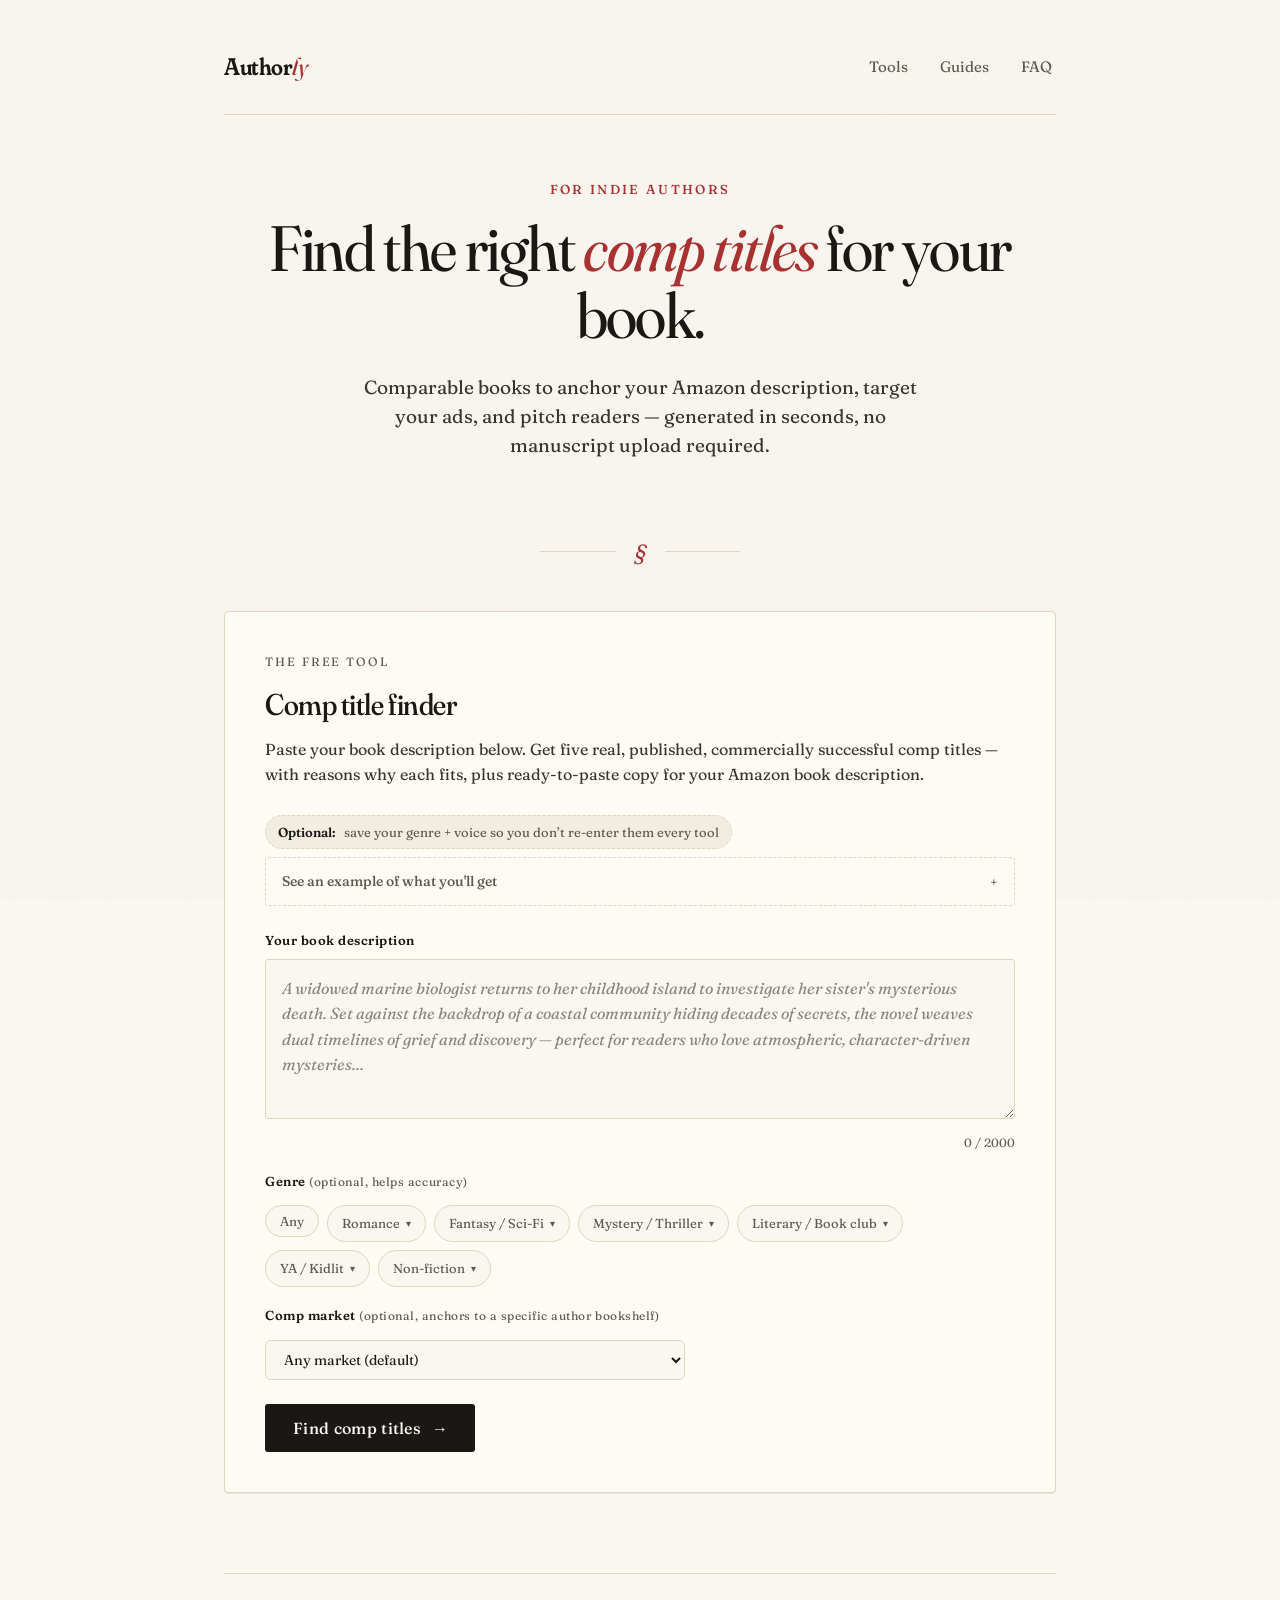
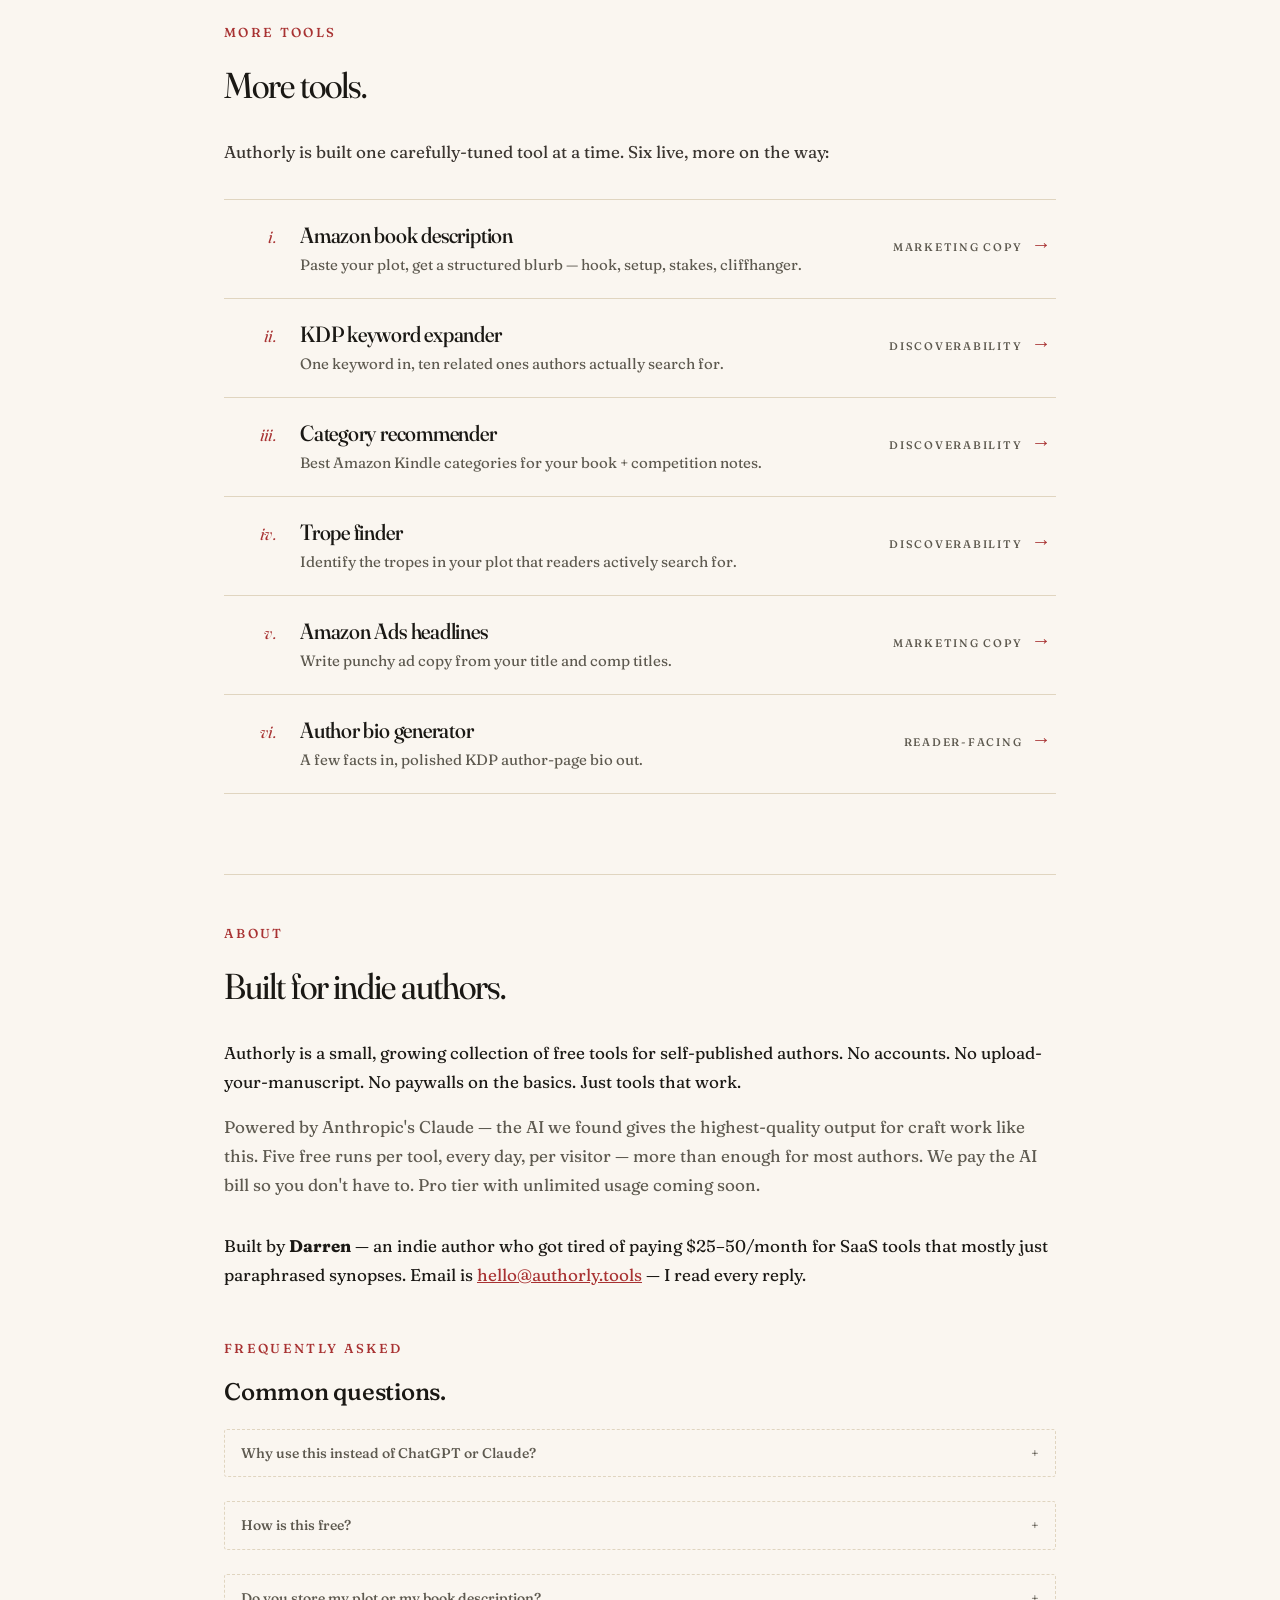
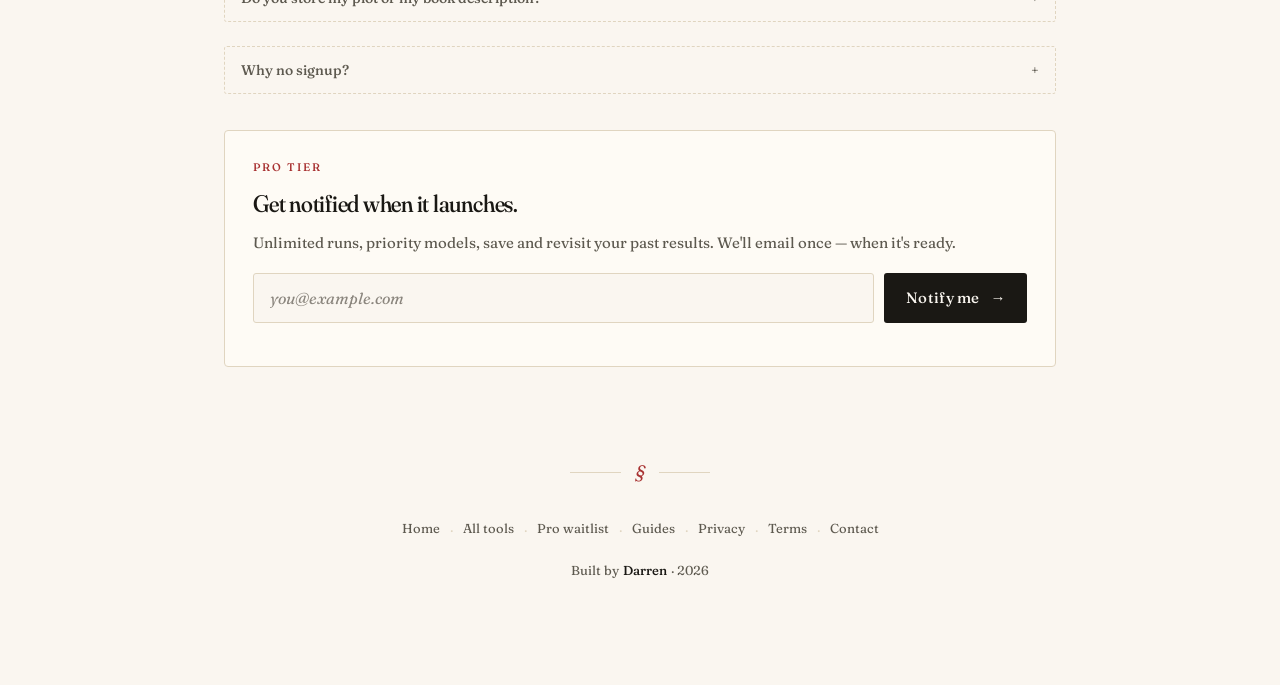
==== commit 8c08889c: "feat(comp): cultural-anchor toggle on comp finder + tropes Adds an optional <select> on the comp fin" ====
--- a/index.html
+++ b/index.html
@@ -37,6 +37,8 @@
 
 <script src="/feedback.js" defer></script>
 <script src="/tool.js" defer></script>
+<script src="/src/lib/author-profile.js" defer></script>
+<script src="/src/lib/author-profile-ui.js" defer></script>
 <script src="/page/index.js" defer></script>
 <link rel="preconnect" href="https://fonts.googleapis.com">
 <link rel="preconnect" href="https://fonts.gstatic.com" crossorigin>
@@ -71,6 +73,8 @@
   <div class="tool-label">The free tool</div>
   <h2 class="tool-title">Comp title finder</h2>
   <p class="tool-desc">Paste your book description below. Get five real, published, commercially successful comp titles &mdash; with reasons why each fits, plus ready-to-paste copy for your Amazon book description.</p>
+
+  <div id="author-profile-strip"></div>
 
   <details class="sample">
     <summary>See an example of what you'll get</summary>
@@ -100,14 +104,73 @@
   <div class="input-label" id="genre-label">Genre <span class="opt">(optional, helps accuracy)</span></div>
   <div class="genre-row" id="genre-row" role="group" aria-labelledby="genre-label">
     <button type="button" class="genre-chip" data-g="" aria-pressed="true">Any</button>
-    <button type="button" class="genre-chip" data-g="romance" aria-pressed="false">Romance</button>
-    <button type="button" class="genre-chip" data-g="thriller" aria-pressed="false">Thriller</button>
-    <button type="button" class="genre-chip" data-g="mystery" aria-pressed="false">Mystery</button>
-    <button type="button" class="genre-chip" data-g="fantasy" aria-pressed="false">Fantasy</button>
-    <button type="button" class="genre-chip" data-g="sci-fi" aria-pressed="false">Sci-Fi</button>
-    <button type="button" class="genre-chip" data-g="literary fiction" aria-pressed="false">Literary</button>
-    <button type="button" class="genre-chip" data-g="memoir/non-fiction" aria-pressed="false">Memoir / NF</button>
-  </div>
+    <details class="genre-cluster"><summary>Romance <span class="caret" aria-hidden="true">&#9662;</span></summary>
+      <div class="genre-sub-row">
+        <button type="button" class="genre-chip" data-g="romance_contemporary" aria-pressed="false">Contemporary</button>
+        <button type="button" class="genre-chip" data-g="romance_historical" aria-pressed="false">Historical / Regency</button>
+        <button type="button" class="genre-chip" data-g="romance_paranormal" aria-pressed="false">Paranormal / Shifter</button>
+        <button type="button" class="genre-chip" data-g="romance_romantasy" aria-pressed="false">Romantasy</button>
+        <button type="button" class="genre-chip" data-g="romance_dark" aria-pressed="false">Dark / Mafia</button>
+        <button type="button" class="genre-chip" data-g="romance_smalltown" aria-pressed="false">Small-town / Cowboy</button>
+        <button type="button" class="genre-chip" data-g="romance_suspense" aria-pressed="false">Romantic Suspense</button>
+        <button type="button" class="genre-chip" data-g="romance_clean" aria-pressed="false">Christian / Clean</button>
+      </div>
+    </details>
+    <details class="genre-cluster"><summary>Fantasy / Sci-Fi <span class="caret" aria-hidden="true">&#9662;</span></summary>
+      <div class="genre-sub-row">
+        <button type="button" class="genre-chip" data-g="fantasy_urban" aria-pressed="false">Urban Fantasy</button>
+        <button type="button" class="genre-chip" data-g="fantasy_litrpg" aria-pressed="false">LitRPG / GameLit</button>
+        <button type="button" class="genre-chip" data-g="fantasy_romantasy" aria-pressed="false">Romantasy</button>
+        <button type="button" class="genre-chip" data-g="fantasy_epic" aria-pressed="false">Epic / High Fantasy</button>
+        <button type="button" class="genre-chip" data-g="scifi_hard" aria-pressed="false">Hard Sci-Fi</button>
+        <button type="button" class="genre-chip" data-g="scifi_military" aria-pressed="false">Military Sci-Fi</button>
+        <button type="button" class="genre-chip" data-g="scifi_dystopian_ya" aria-pressed="false">Dystopian / YA-adjacent</button>
+      </div>
+    </details>
+    <details class="genre-cluster"><summary>Mystery / Thriller <span class="caret" aria-hidden="true">&#9662;</span></summary>
+      <div class="genre-sub-row">
+        <button type="button" class="genre-chip" data-g="mystery_cozy" aria-pressed="false">Cozy</button>
+        <button type="button" class="genre-chip" data-g="mystery_hardboiled" aria-pressed="false">Hardboiled / Crime</button>
+        <button type="button" class="genre-chip" data-g="thriller_psychological" aria-pressed="false">Psychological</button>
+        <button type="button" class="genre-chip" data-g="thriller_military" aria-pressed="false">Military Thriller</button>
+        <button type="button" class="genre-chip" data-g="thriller_legal" aria-pressed="false">Legal / Procedural</button>
+      </div>
+    </details>
+    <details class="genre-cluster"><summary>Literary / Book club <span class="caret" aria-hidden="true">&#9662;</span></summary>
+      <div class="genre-sub-row">
+        <button type="button" class="genre-chip" data-g="literary" aria-pressed="false">Literary</button>
+        <button type="button" class="genre-chip" data-g="literary_womens" aria-pressed="false">Women's Fiction</button>
+      </div>
+    </details>
+    <details class="genre-cluster"><summary>YA / Kidlit <span class="caret" aria-hidden="true">&#9662;</span></summary>
+      <div class="genre-sub-row">
+        <button type="button" class="genre-chip" data-g="ya_contemporary" aria-pressed="false">YA Contemporary</button>
+        <button type="button" class="genre-chip" data-g="ya_fantasy" aria-pressed="false">YA Fantasy</button>
+        <button type="button" class="genre-chip" data-g="ya_dystopian" aria-pressed="false">YA Dystopian</button>
+        <button type="button" class="genre-chip" data-g="middle_grade" aria-pressed="false">Middle Grade</button>
+        <button type="button" class="genre-chip" data-g="picture_book" aria-pressed="false">Picture Book</button>
+      </div>
+    </details>
+    <details class="genre-cluster"><summary>Non-fiction <span class="caret" aria-hidden="true">&#9662;</span></summary>
+      <div class="genre-sub-row">
+        <button type="button" class="genre-chip" data-g="nonfiction_memoir" aria-pressed="false">Memoir</button>
+        <button type="button" class="genre-chip" data-g="nonfiction_business" aria-pressed="false">Business / How-to</button>
+        <button type="button" class="genre-chip" data-g="nonfiction_selfhelp" aria-pressed="false">Self-help / Productivity</button>
+        <button type="button" class="genre-chip" data-g="nonfiction_cookbook" aria-pressed="false">Cookbook / Hobby</button>
+      </div>
+    </details>
+  </div>
+
+  <div class="input-label" id="cultural-anchor-label">Comp market <span class="opt">(optional, anchors to a specific author bookshelf)</span></div>
+  <select id="cultural_anchor" name="cultural_anchor" class="cultural-anchor-select" aria-labelledby="cultural-anchor-label">
+    <option value="">Any market (default)</option>
+    <option value="black_american">Black American authors</option>
+    <option value="south_asian">South Asian / diaspora authors</option>
+    <option value="latam">Latin American / diaspora authors</option>
+    <option value="afrofuturist">Afrofuturist / African diaspora</option>
+    <option value="east_asian">East Asian / diaspora authors</option>
+    <option value="indigenous">Indigenous authors</option>
+  </select>
 
   <button class="btn" id="generate">Find comp titles <span class="btn-arrow">&rarr;</span></button>
 
--- a/tool.css
+++ b/tool.css
@@ -117,12 +117,57 @@
 input[type=text]:focus{outline:none;border-color:var(--accent);box-shadow:0 0 0 3px var(--accent-ring)}
 textarea{width:100%;min-height:160px;padding:16px;background:var(--paper);border:1px solid var(--rule);border-radius:3px;color:var(--ink);font-family:"Fraunces",serif;font-size:16px;line-height:1.6;resize:vertical;transition:border-color .2s,box-shadow .2s}
 textarea:focus{outline:none;border-color:var(--accent);box-shadow:0 0 0 3px var(--accent-ring)}
+input::placeholder,textarea::placeholder{color:#8a857d;opacity:1;font-style:italic}
+@media (prefers-color-scheme:dark){input::placeholder,textarea::placeholder{color:#7a7468}}
 .char-count{text-align:right;font-size:12px;color:var(--ink-mute);margin-top:6px}
 
-.genre-row{display:flex;gap:8px;margin-top:14px;flex-wrap:wrap}
+.genre-row{display:flex;gap:8px;margin-top:14px;flex-wrap:wrap;align-items:flex-start}
 .genre-chip{padding:7px 14px;background:var(--paper);border:1px solid var(--rule);border-radius:999px;font-family:"Fraunces",serif;font-size:13px;color:var(--ink-mute);cursor:pointer;transition:all .2s}
 .genre-chip:hover{border-color:var(--accent);color:var(--ink)}
 .genre-chip.active{background:var(--accent);color:var(--paper);border-color:var(--accent);font-weight:600}
+
+/* Tiered genre chips: parent groups (Romance / Fantasy / Mystery / etc.) collapse
+   their sub-genres into a <details> wrapper. Click the parent to expand sub-chips.
+   Default expanded group (Romance) is open via [open] attribute in HTML. */
+.genre-cluster{display:inline-block;margin:0;padding:0}
+.genre-cluster>summary{list-style:none;cursor:pointer;padding:7px 14px;background:var(--paper);border:1px solid var(--rule);border-radius:999px;font-family:"Fraunces",serif;font-size:13px;color:var(--ink-mute);transition:all .2s;display:inline-flex;align-items:center;gap:6px;-webkit-user-select:none;user-select:none}
+.genre-cluster>summary::-webkit-details-marker{display:none}
+.genre-cluster>summary::marker{content:""}
+.genre-cluster>summary:hover{border-color:var(--accent);color:var(--ink)}
+.genre-cluster[open]>summary{background:var(--rule-soft);border-color:var(--accent);color:var(--ink);font-weight:600}
+.genre-cluster>summary .caret{font-style:normal;font-size:10px;line-height:1;transition:transform .2s}
+.genre-cluster[open]>summary .caret{transform:rotate(180deg)}
+.genre-sub-row{display:flex;gap:6px;flex-wrap:wrap;margin-top:8px;margin-bottom:4px;padding:8px 10px;background:var(--rule-soft);border-radius:6px;width:100%}
+.genre-sub-row .genre-chip{font-size:12px;padding:5px 11px}
+
+/* Cultural-anchor select (comp finder + tropes finder) — matches the chip aesthetic */
+.cultural-anchor-select{display:block;margin-top:14px;padding:9px 14px;background:var(--paper);border:1px solid var(--rule);border-radius:6px;font-family:"Fraunces",serif;font-size:14px;color:var(--ink);max-width:420px;width:100%;cursor:pointer}
+.cultural-anchor-select:hover,.cultural-anchor-select:focus{border-color:var(--accent);outline:none}
+.cultural-anchor-select:focus-visible{outline:2px solid var(--accent);outline-offset:3px}
+
+/* Author-profile strip (Fix 2) — the small "Profile: ..." pill near the top of every tool */
+.author-profile-strip{margin:14px 0 8px;padding:0;color:var(--ink-mute);font-size:13px}
+.author-profile-strip>summary{cursor:pointer;list-style:none;display:inline-flex;align-items:center;gap:8px;padding:6px 12px;background:var(--rule-soft);border:1px dashed var(--rule);border-radius:999px;font-family:"Fraunces",serif;-webkit-user-select:none;user-select:none}
+.author-profile-strip>summary::-webkit-details-marker{display:none}
+.author-profile-strip>summary::marker{content:""}
+.author-profile-strip>summary:hover{border-color:var(--accent);color:var(--ink)}
+.author-profile-strip[open]>summary{border-style:solid;border-color:var(--accent);color:var(--ink)}
+.author-profile-strip .ap-summary-prefix{font-weight:600;color:var(--ink)}
+.author-profile-strip .ap-saved-pill{display:inline-block;padding:2px 8px;background:var(--paper);border:1px solid var(--rule);border-radius:4px;font-size:12px;color:var(--ink-2)}
+.author-profile-panel{margin-top:12px;padding:14px 16px;background:var(--paper-2);border:1px solid var(--rule);border-radius:6px;max-width:520px}
+.author-profile-panel .ap-field{margin-bottom:10px;display:flex;flex-direction:column;gap:4px}
+.author-profile-panel .ap-field>label{font-size:12px;color:var(--ink-mute);font-weight:600}
+.author-profile-panel .ap-field>input,.author-profile-panel .ap-field>select{padding:7px 10px;background:var(--paper);border:1px solid var(--rule);border-radius:4px;font-family:"Fraunces",serif;font-size:13px;color:var(--ink)}
+.author-profile-panel .ap-field>input:focus,.author-profile-panel .ap-field>select:focus{border-color:var(--accent);outline:none}
+.author-profile-panel .ap-field>label.ap-checkbox{flex-direction:row;display:inline-flex;align-items:center;gap:6px;font-weight:400;color:var(--ink-2);font-size:13px}
+.author-profile-panel .ap-actions{display:flex;gap:10px;flex-wrap:wrap;margin-top:10px}
+.author-profile-panel .ap-btn{padding:6px 14px;background:var(--ink);color:var(--paper);border:1px solid var(--ink);border-radius:3px;font-family:"Fraunces",serif;font-size:13px;cursor:pointer;transition:background .15s}
+.author-profile-panel .ap-btn:hover{background:var(--accent);border-color:var(--accent)}
+.author-profile-panel .ap-btn-secondary{background:var(--paper);color:var(--ink-mute);border-color:var(--rule)}
+.author-profile-panel .ap-btn-secondary:hover{color:var(--ink);background:var(--paper);border-color:var(--accent)}
+.author-profile-panel .ap-btn-danger{background:var(--paper);color:var(--ink-mute);border-color:var(--rule)}
+.author-profile-panel .ap-btn-danger:hover{color:var(--accent);border-color:var(--accent);background:var(--paper)}
+.author-profile-panel .ap-privacy{font-size:11px;color:var(--ink-mute);margin-top:8px;line-height:1.4}
 
 .btn{display:inline-flex;align-items:center;gap:10px;padding:14px 28px;background:var(--ink);color:var(--paper);border:none;border-radius:3px;font-family:"Fraunces",serif;font-weight:500;font-size:16px;letter-spacing:.02em;cursor:pointer;transition:background .2s,color .2s,transform .1s;margin-top:24px}
 .btn:hover{background:var(--accent)}
@@ -159,7 +204,7 @@
 .sample{margin:0 0 24px;border:1px dashed var(--rule);border-radius:3px}
 .sample summary{padding:12px 16px;cursor:pointer;font-size:14px;color:var(--ink-mute);font-weight:500;list-style:none;user-select:none;display:flex;align-items:center;justify-content:space-between;gap:8px}
 .sample summary::-webkit-details-marker{display:none}
-.sample summary::after{content:"\002B";font-size:14px;color:var(--ink-mute);font-style:normal}
+.sample summary::after{content:"\002B";font-family:"Fraunces",serif;font-variation-settings:"opsz" 14;font-size:14px;color:var(--ink-mute);font-style:normal;line-height:1}
 .sample[open] summary::after{content:"\2212"}
 .sample summary:hover,.sample summary:hover::after{color:var(--accent)}
 .sample-body{padding:6px 16px 16px;font-size:15px;line-height:1.65;color:var(--ink-2)}
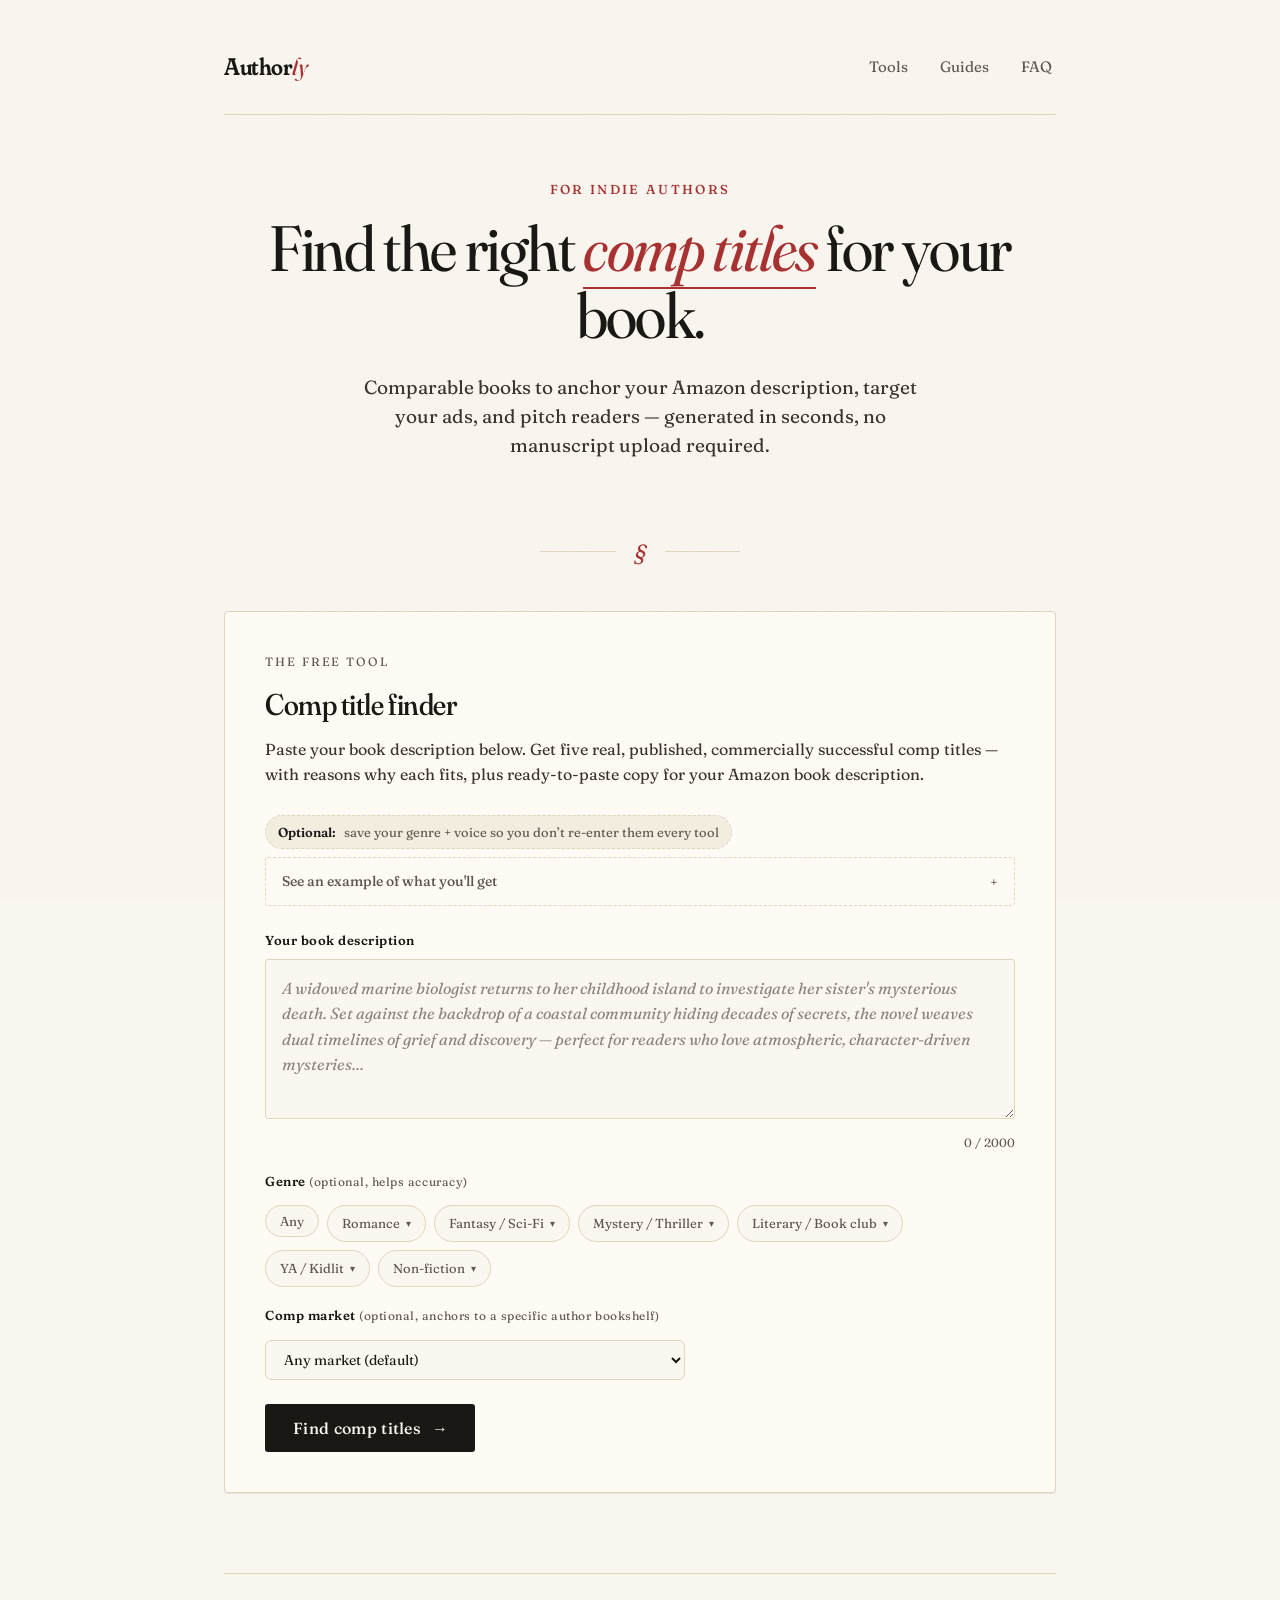
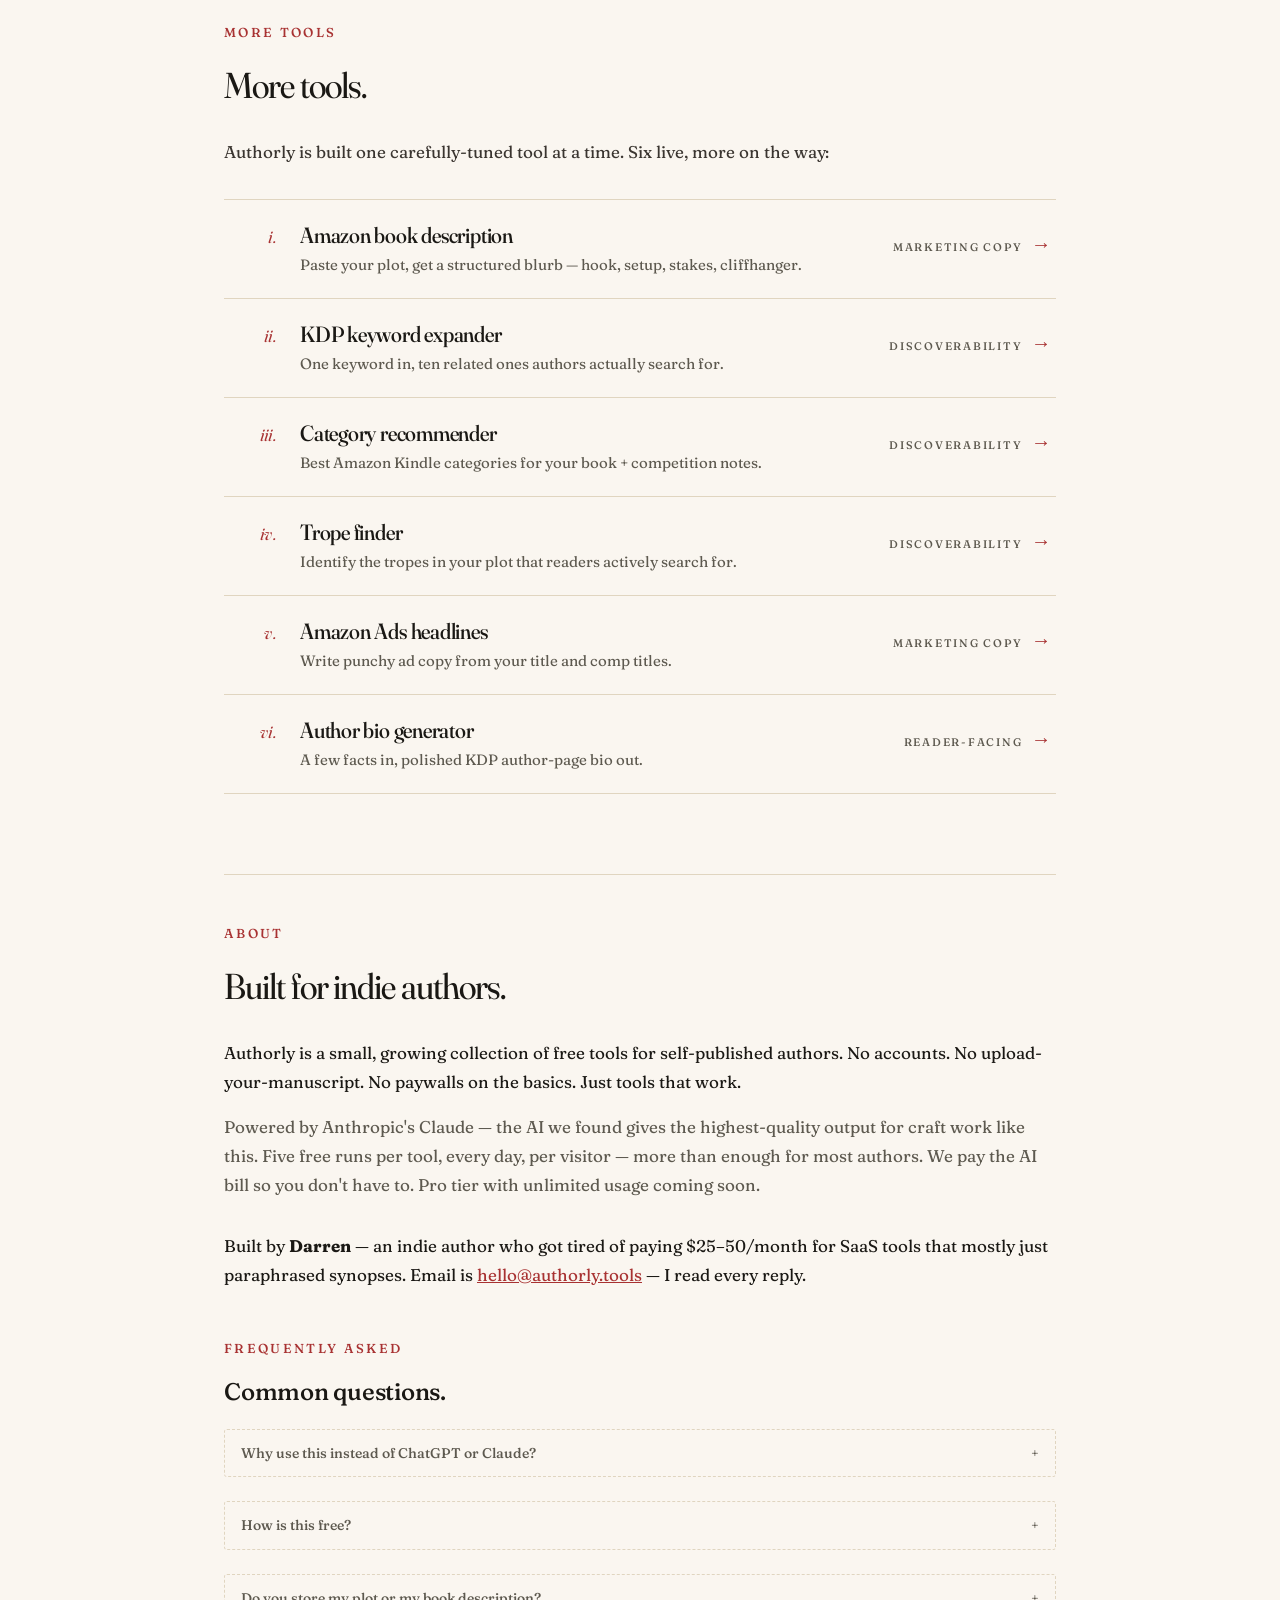
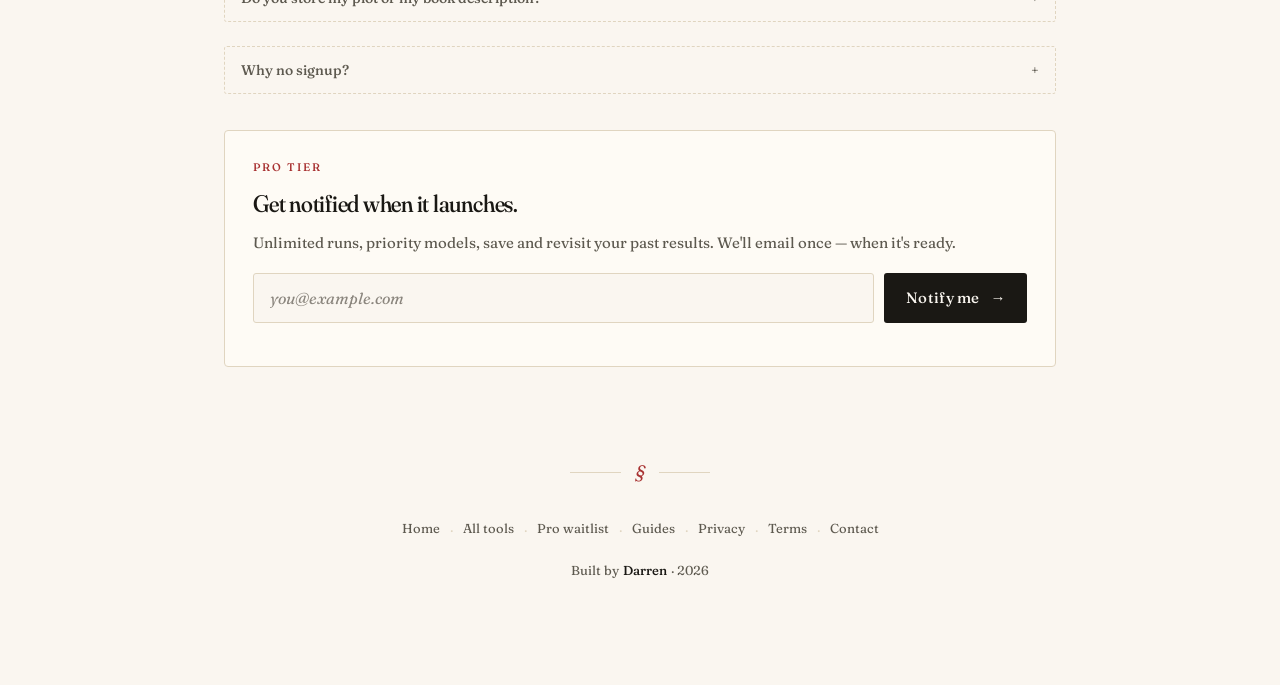
==== commit b95db4a5: "fix(a11y+motion): TT idempotency + Fraunces preload match + hero underline draw - tool.js + feedback" ====
--- a/index.html
+++ b/index.html
@@ -42,8 +42,8 @@
 <script src="/page/index.js" defer></script>
 <link rel="preconnect" href="https://fonts.googleapis.com">
 <link rel="preconnect" href="https://fonts.gstatic.com" crossorigin>
-<link rel="preload" as="style" href="https://fonts.googleapis.com/css2?family=Fraunces:ital,opsz,wght,SOFT,WONK@0,9..144,300..900,0..100,0..1;1,9..144,300..900,0..100,0..1&display=swap" crossorigin>
-<link href="https://fonts.googleapis.com/css2?family=Fraunces:ital,opsz,wght,SOFT,WONK@0,9..144,300..900,0..100,0..1;1,9..144,300..900,0..100,0..1&display=swap" rel="stylesheet">
+<link rel="preload" as="style" href="https://fonts.googleapis.com/css2?family=Fraunces:ital,opsz,wght,SOFT,WONK@0,9..144,300..900,0..100,0..1;1,9..144,300..900,0..100,0..1&display=swap" crossorigin="anonymous">
+<link href="https://fonts.googleapis.com/css2?family=Fraunces:ital,opsz,wght,SOFT,WONK@0,9..144,300..900,0..100,0..1;1,9..144,300..900,0..100,0..1&display=swap" rel="stylesheet" crossorigin="anonymous">
 <link rel="stylesheet" href="/tool.css">
 </head>
 <body class="page-home">
@@ -291,5 +291,6 @@
 
 </div>
 
+<!-- Cloudflare Web Analytics --><script defer src="https://static.cloudflareinsights.com/beacon.min.js" data-cf-beacon='{"token": "912107db2a1e418b847fd8e8260366d6"}'></script><!-- End Cloudflare Web Analytics -->
 </body>
 </html>
--- a/tool.css
+++ b/tool.css
@@ -416,3 +416,37 @@
   body.is-404 .notfound{padding:64px 0 48px}
 }
 
+/* ============================================================================
+   HERO MOTION ACCENT — italic-emphasis underline draw on "comp titles"
+   Frontend-design audit 2026-05-09: one subtle motion accent so hero doesn't
+   read as static. Respects prefers-reduced-motion.
+   ============================================================================ */
+.hero h1 em {
+  position: relative;
+}
+
+.hero h1 em::after {
+  content: "";
+  position: absolute;
+  left: 0;
+  right: 0;
+  bottom: -2px;
+  height: 2px;
+  background: currentColor;
+  transform: scaleX(0);
+  transform-origin: left;
+  animation: hero-underline-draw 700ms cubic-bezier(0.7, 0, 0.3, 1) 500ms forwards;
+}
+
+@keyframes hero-underline-draw {
+  from { transform: scaleX(0); }
+  to { transform: scaleX(1); }
+}
+
+@media (prefers-reduced-motion: reduce) {
+  .hero h1 em::after {
+    animation: none;
+    transform: scaleX(1);
+  }
+}
+
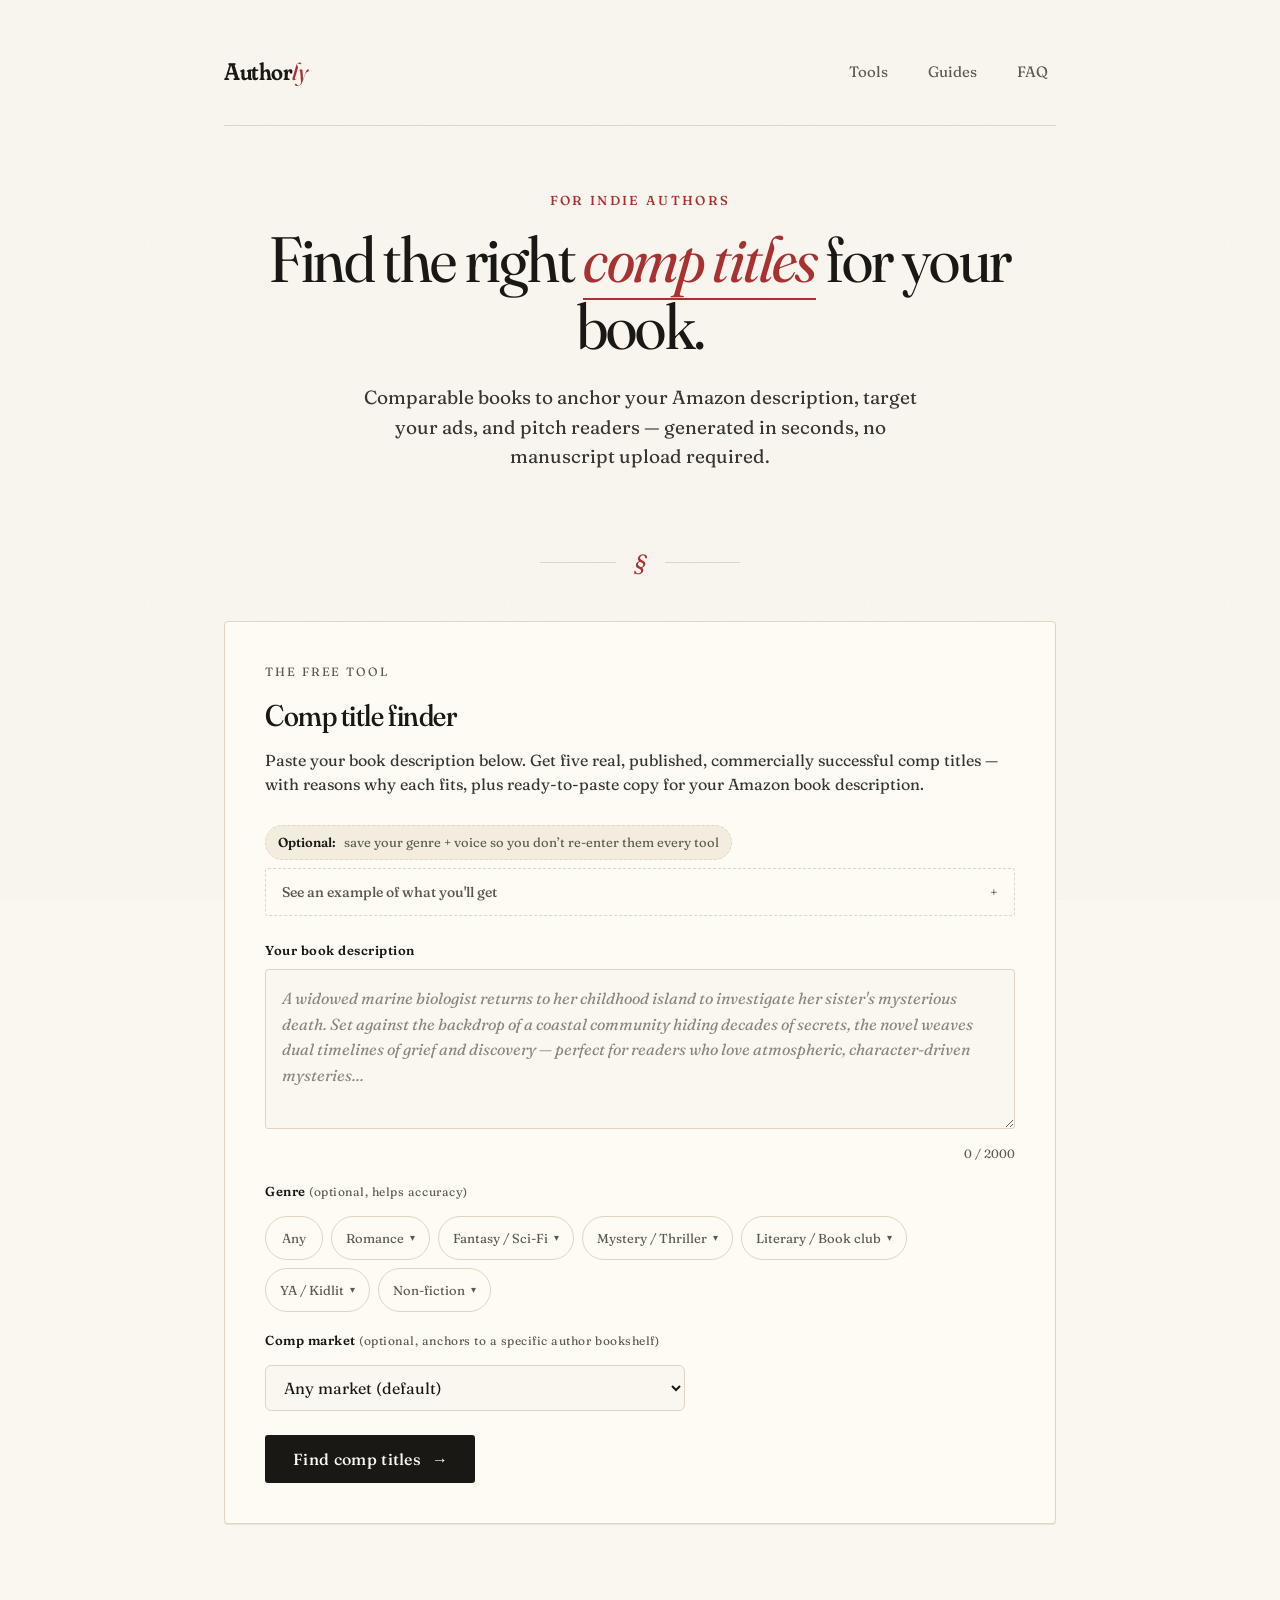
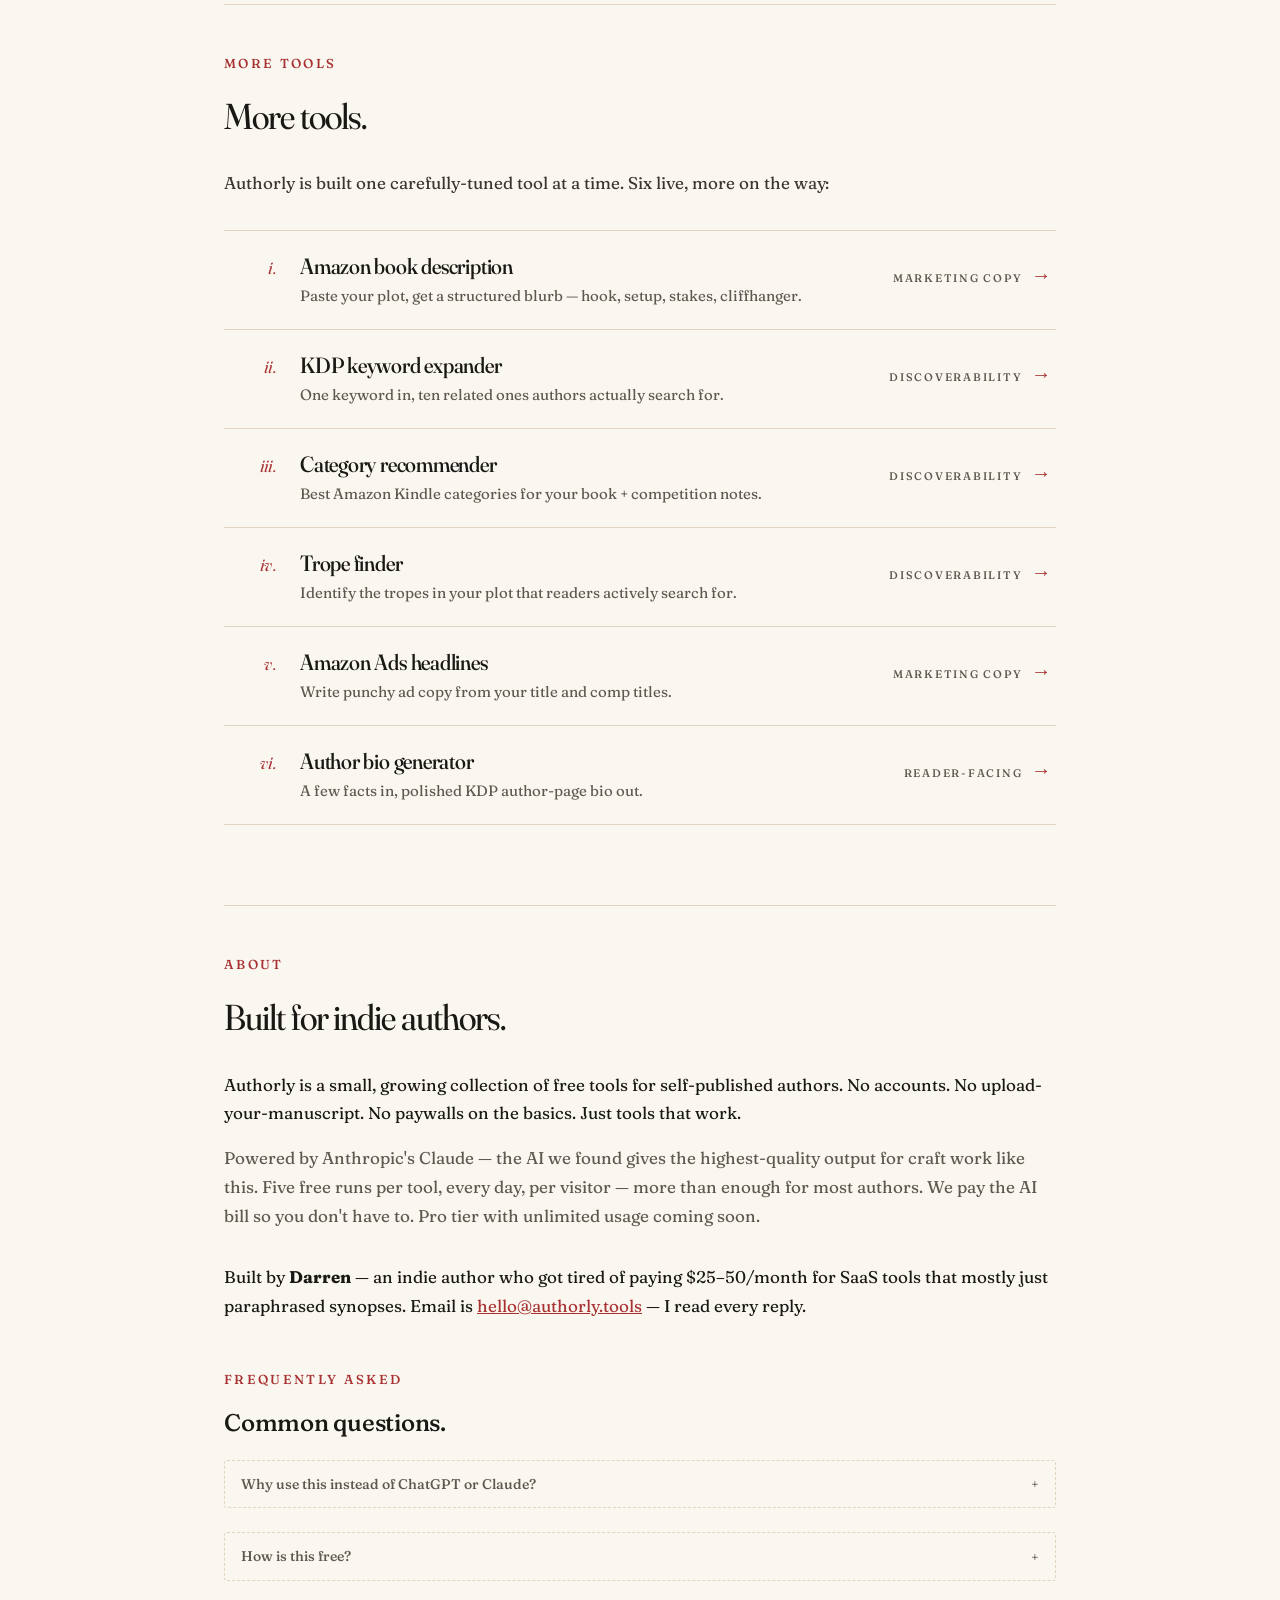
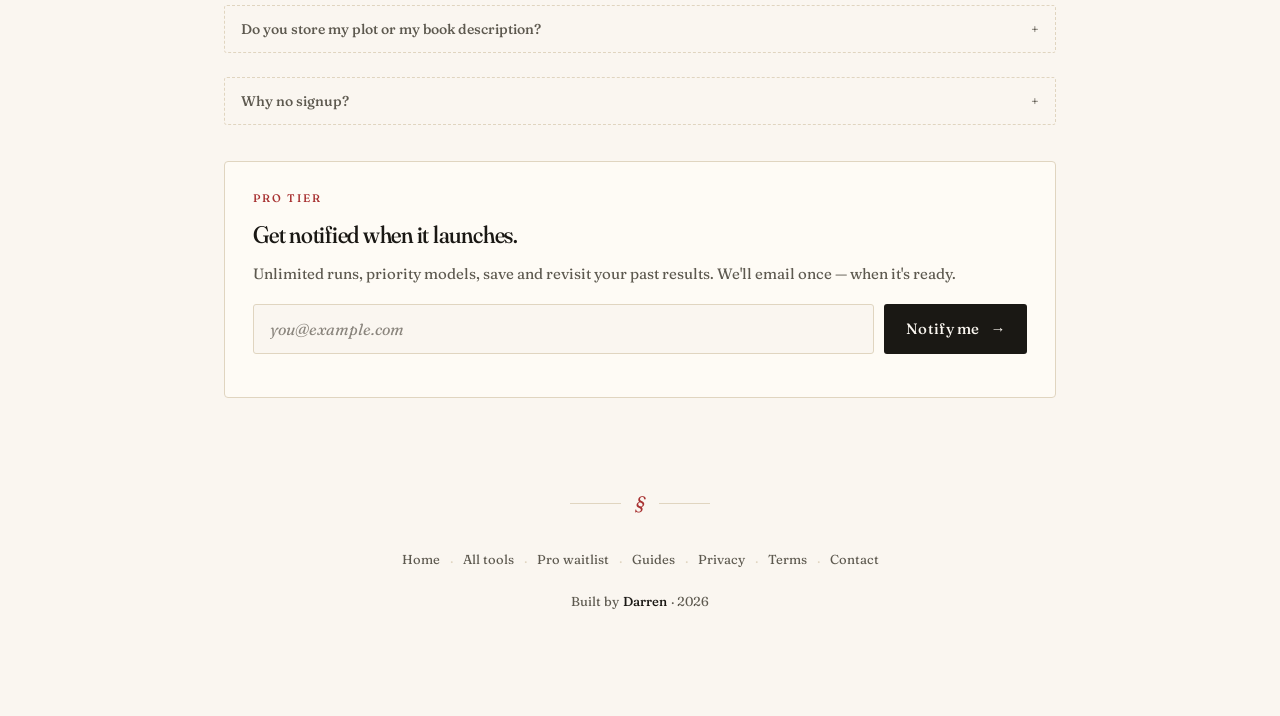
==== commit 422d29bb: "fix(deploy): cache-busters on tool.css/tool.js/feedback.js across 14 HTMLs Live audit at 375px viewp" ====
--- a/index.html
+++ b/index.html
@@ -35,8 +35,8 @@
 {"@context":"https://schema.org","@graph":[{"@type":"Organization","@id":"https://authorly.tools/#organization","name":"Authorly","url":"https://authorly.tools/","logo":"https://authorly.tools/og.png","sameAs":["https://authorly.tools/"]},{"@type":"WebSite","@id":"https://authorly.tools/#website","url":"https://authorly.tools/","name":"Authorly","description":"Free tools for indie authors. Find real comparable books, write better blurbs, research KDP keywords.","publisher":{"@id":"https://authorly.tools/#organization"},"inLanguage":"en-US","potentialAction":{"@type":"SearchAction","target":{"@type":"EntryPoint","urlTemplate":"https://authorly.tools/?q={search_term_string}"},"query-input":"required name=search_term_string"}},{"@type":"SoftwareApplication","@id":"https://authorly.tools/#app","name":"Authorly","url":"https://authorly.tools/","description":"Free toolkit for indie authors: comp titles, Amazon book descriptions, KDP keywords, categories, tropes, ad headlines, author bios.","applicationCategory":"BusinessApplication","operatingSystem":"Any","isAccessibleForFree":true,"offers":{"@type":"Offer","price":"0","priceCurrency":"USD"},"softwareVersion":"0.1.0","browserRequirements":"Requires JavaScript","publisher":{"@id":"https://authorly.tools/#organization"}},{"@type":"FAQPage","@id":"https://authorly.tools/#faq","mainEntity":[{"@type":"Question","name":"Why use this instead of ChatGPT or Claude?","acceptedAnswer":{"@type":"Answer","text":"ChatGPT and Claude can do the same work — if you write the right prompt every time and check the character counts yourself. Authorly has the prompts tuned and the constraints baked in: KDP keyword phrases char-counted to 50 chars, blurbs structured into hook / setup / stakes / cliffhanger and sized to 130–180 words for Amazon, ad headlines split between Sponsored Products' 150-char and Sponsored Brands' 80-char limits, comp titles cited with reasons each fits. One click, formatted output, Copy buttons everywhere."}},{"@type":"Question","name":"How is this free?","acceptedAnswer":{"@type":"Answer","text":"I pay the AI bill. Each generation costs me about two cents. Five free runs per tool per day per visitor — more than most authors need for a single book launch — keeps it sustainable. The Pro tier ($9/month, unlimited, with batch processing for series authors) is coming soon for people who run dozens of comp lookups per release."}},{"@type":"Question","name":"Do you store my plot or my book description?","acceptedAnswer":{"@type":"Answer","text":"No. Inputs are sent to the AI, the response is returned to your browser, and nothing is saved server-side except an anonymized rate-limit counter that's auto-deleted after 48 hours. Full details on the Privacy page."}},{"@type":"Question","name":"Why no signup?","acceptedAnswer":{"@type":"Answer","text":"Because the moment a tool asks for an email, it stops being a tool and starts being a marketing funnel. Authorly works the way Google works: open the page, get the answer, leave. If you want updates on the Pro tier, the waitlist on the homepage is opt-in."}}]}]}
 </script>
 
-<script src="/feedback.js" defer></script>
-<script src="/tool.js" defer></script>
+<script src="/feedback.js?v=2" defer></script>
+<script src="/tool.js?v=2" defer></script>
 <script src="/src/lib/author-profile.js" defer></script>
 <script src="/src/lib/author-profile-ui.js" defer></script>
 <script src="/page/index.js" defer></script>
@@ -44,7 +44,7 @@
 <link rel="preconnect" href="https://fonts.gstatic.com" crossorigin>
 <link rel="preload" as="style" href="https://fonts.googleapis.com/css2?family=Fraunces:ital,opsz,wght,SOFT,WONK@0,9..144,300..900,0..100,0..1;1,9..144,300..900,0..100,0..1&display=swap" crossorigin="anonymous">
 <link href="https://fonts.googleapis.com/css2?family=Fraunces:ital,opsz,wght,SOFT,WONK@0,9..144,300..900,0..100,0..1;1,9..144,300..900,0..100,0..1&display=swap" rel="stylesheet" crossorigin="anonymous">
-<link rel="stylesheet" href="/tool.css">
+<link rel="stylesheet" href="/tool.css?v=2">
 </head>
 <body class="page-home">
 <a class="skip-link" href="#tool">Skip to the tool</a>
--- a/tool.css
+++ b/tool.css
@@ -90,9 +90,10 @@
 
 .site-header{display:flex;justify-content:space-between;align-items:center;padding-bottom:28px;border-bottom:1px solid var(--rule)}
 .logo{font-family:"Fraunces",serif;font-variation-settings:"opsz" 144,"SOFT" 100;font-weight:600;font-size:24px;letter-spacing:-.02em;color:var(--ink);text-decoration:none}
+.logo:focus-visible{outline:2px solid var(--accent);outline-offset:4px;border-radius:4px}
 .logo em{color:var(--accent);font-style:italic;font-weight:500;font-variation-settings:"opsz" 144,"WONK" 1}
 .nav{display:flex;gap:24px;font-size:15px}
-.nav a{color:var(--ink-mute);text-decoration:none;border-bottom:1px solid transparent;transition:border-color .2s,color .2s;display:inline-block;padding:6px 4px;min-height:24px}
+.nav a{color:var(--ink-mute);text-decoration:none;border-bottom:1px solid transparent;transition:border-color .2s,color .2s;display:inline-flex;align-items:center;padding:12px 8px;min-height:44px}
 .nav a:hover{border-bottom-color:var(--accent);color:var(--ink)}
 
 .hero{padding:64px 0 32px;text-align:center}
@@ -122,7 +123,16 @@
 .char-count{text-align:right;font-size:12px;color:var(--ink-mute);margin-top:6px}
 
 .genre-row{display:flex;gap:8px;margin-top:14px;flex-wrap:wrap;align-items:flex-start}
-.genre-chip{padding:7px 14px;background:var(--paper);border:1px solid var(--rule);border-radius:999px;font-family:"Fraunces",serif;font-size:13px;color:var(--ink-mute);cursor:pointer;transition:all .2s}
+
+/* Universal tap-target wrapper — 44px floor for native radios/checkboxes
+   and small inline controls per WCAG 2.5.5 + Apple HIG. */
+.option-row{display:flex;align-items:center;gap:8px;min-height:44px;padding:6px 0;cursor:pointer}
+.option-row input[type="radio"],
+.option-row input[type="checkbox"]{width:18px;height:18px;margin:0;flex-shrink:0;cursor:pointer}
+.option-row label,
+.option-row > span{flex:1;cursor:pointer;line-height:1.4}
+
+.genre-chip{padding:10px 16px;min-height:44px;display:inline-flex;align-items:center;background:var(--paper-2);border:1px solid var(--rule);border-radius:999px;font-family:"Fraunces",serif;font-size:13px;color:var(--ink-mute);cursor:pointer;transition:all .2s}
 .genre-chip:hover{border-color:var(--accent);color:var(--ink)}
 .genre-chip.active{background:var(--accent);color:var(--paper);border-color:var(--accent);font-weight:600}
 
@@ -130,7 +140,7 @@
    their sub-genres into a <details> wrapper. Click the parent to expand sub-chips.
    Default expanded group (Romance) is open via [open] attribute in HTML. */
 .genre-cluster{display:inline-block;margin:0;padding:0}
-.genre-cluster>summary{list-style:none;cursor:pointer;padding:7px 14px;background:var(--paper);border:1px solid var(--rule);border-radius:999px;font-family:"Fraunces",serif;font-size:13px;color:var(--ink-mute);transition:all .2s;display:inline-flex;align-items:center;gap:6px;-webkit-user-select:none;user-select:none}
+.genre-cluster>summary{list-style:none;cursor:pointer;padding:10px 14px;min-height:44px;background:var(--paper-2);border:1px solid var(--rule);border-radius:999px;font-family:"Fraunces",serif;font-size:13px;color:var(--ink-mute);transition:all .2s;display:inline-flex;align-items:center;gap:6px;-webkit-user-select:none;user-select:none}
 .genre-cluster>summary::-webkit-details-marker{display:none}
 .genre-cluster>summary::marker{content:""}
 .genre-cluster>summary:hover{border-color:var(--accent);color:var(--ink)}
@@ -138,10 +148,10 @@
 .genre-cluster>summary .caret{font-style:normal;font-size:10px;line-height:1;transition:transform .2s}
 .genre-cluster[open]>summary .caret{transform:rotate(180deg)}
 .genre-sub-row{display:flex;gap:6px;flex-wrap:wrap;margin-top:8px;margin-bottom:4px;padding:8px 10px;background:var(--rule-soft);border-radius:6px;width:100%}
-.genre-sub-row .genre-chip{font-size:12px;padding:5px 11px}
+.genre-sub-row .genre-chip{font-size:12px;padding:8px 12px;min-height:40px}
 
 /* Cultural-anchor select (comp finder + tropes finder) — matches the chip aesthetic */
-.cultural-anchor-select{display:block;margin-top:14px;padding:9px 14px;background:var(--paper);border:1px solid var(--rule);border-radius:6px;font-family:"Fraunces",serif;font-size:14px;color:var(--ink);max-width:420px;width:100%;cursor:pointer}
+.cultural-anchor-select{display:block;margin-top:14px;padding:11px 14px;min-height:44px;background:var(--paper);border:1px solid var(--rule);border-radius:6px;font-family:"Fraunces",serif;font-size:16px;color:var(--ink);max-width:420px;width:100%;cursor:pointer}
 .cultural-anchor-select:hover,.cultural-anchor-select:focus{border-color:var(--accent);outline:none}
 .cultural-anchor-select:focus-visible{outline:2px solid var(--accent);outline-offset:3px}
 
@@ -157,7 +167,7 @@
 .author-profile-panel{margin-top:12px;padding:14px 16px;background:var(--paper-2);border:1px solid var(--rule);border-radius:6px;max-width:520px}
 .author-profile-panel .ap-field{margin-bottom:10px;display:flex;flex-direction:column;gap:4px}
 .author-profile-panel .ap-field>label{font-size:12px;color:var(--ink-mute);font-weight:600}
-.author-profile-panel .ap-field>input,.author-profile-panel .ap-field>select{padding:7px 10px;background:var(--paper);border:1px solid var(--rule);border-radius:4px;font-family:"Fraunces",serif;font-size:13px;color:var(--ink)}
+.author-profile-panel .ap-field>input,.author-profile-panel .ap-field>select{padding:10px 12px;min-height:44px;background:var(--paper);border:1px solid var(--rule);border-radius:4px;font-family:"Fraunces",serif;font-size:16px;color:var(--ink)}
 .author-profile-panel .ap-field>input:focus,.author-profile-panel .ap-field>select:focus{border-color:var(--accent);outline:none}
 .author-profile-panel .ap-field>label.ap-checkbox{flex-direction:row;display:inline-flex;align-items:center;gap:6px;font-weight:400;color:var(--ink-2);font-size:13px}
 .author-profile-panel .ap-actions{display:flex;gap:10px;flex-wrap:wrap;margin-top:10px}
@@ -358,6 +368,18 @@
 body.page-guide article h1{font-family:"Fraunces",serif;font-variation-settings:"opsz" 144,"SOFT" 30,"WONK" 1;font-weight:400;font-size:clamp(34px,5vw,46px);line-height:1.12;letter-spacing:-.025em;margin:0 0 18px;color:var(--ink)}
 body.page-guide article h1 em{font-style:italic;color:var(--accent);font-weight:400}
 body.page-guide article > p.lede{font-size:20px;line-height:1.55;color:var(--ink-2);margin:0 0 36px;font-style:italic;font-variation-settings:"opsz" 144,"SOFT" 50}
+
+/* Editorial table-of-contents — sits after lede, before first h2.
+   Renders as a chapter list: small italic numerals, hairline rules. */
+body.page-guide .toc{margin:0 0 40px;padding:18px 22px;background:var(--paper-2);border:1px solid var(--rule);border-radius:3px}
+body.page-guide .toc h2{font-family:"Fraunces",serif;font-style:italic;font-weight:400;font-size:13px;letter-spacing:.16em;text-transform:uppercase;color:var(--ink-mute);margin:0 0 10px;padding:0;border:0}
+body.page-guide .toc ol{counter-reset:tocli;margin:0;padding:0;list-style:none}
+body.page-guide .toc ol li{counter-increment:tocli;padding:6px 0 6px 28px;position:relative;font-size:15px;line-height:1.45;border-top:1px solid var(--rule);margin:0}
+body.page-guide .toc ol li:first-child{border-top:0}
+body.page-guide .toc ol li::before{content:counter(tocli,lower-roman) ".";position:absolute;left:0;top:6px;font-family:"Fraunces",serif;font-style:italic;color:var(--accent);font-size:13px;letter-spacing:.04em}
+body.page-guide .toc ol li a{color:var(--ink-2);text-decoration:none;border:0}
+body.page-guide .toc ol li a:hover{color:var(--accent)}
+
 body.page-guide article h2{font-family:"Fraunces",serif;font-variation-settings:"opsz" 144,"SOFT" 50;font-weight:500;font-size:26px;letter-spacing:-.01em;line-height:1.2;margin:48px 0 14px;padding-top:32px;border-top:1px solid var(--rule);color:var(--ink)}
 body.page-guide article h2:first-of-type{margin-top:0;padding-top:0;border-top:0}
 body.page-guide article h3{font-family:"Fraunces",serif;font-variation-settings:"opsz" 144;font-weight:500;font-size:19px;margin:28px 0 8px;color:var(--ink);letter-spacing:-.005em}
@@ -417,6 +439,44 @@
 }
 
 /* ============================================================================
+   GUIDE LAYOUT HELPERS — replaces inline style="" in guides/*.html
+   Strict CSP `style-src 'self'` blocks inline styles silently. Frontend-design
+   audit 2026-05-09: 4 inline-style violations cleaned up here.
+   ============================================================================ */
+.section--no-top-rule {
+  margin-top: 0;
+  padding-top: 0;
+  border-top: 0;
+}
+.also-useful--narrow {
+  max-width: 680px;
+}
+.guide-meta--space-above {
+  margin-top: 48px;
+}
+
+/* ============================================================================
+   LOADING BUTTON ELLIPSIS PULSE
+   Frontend-design audit 2026-05-09: text-swap exists, but ellipsis was static —
+   subtle opacity pulse signals the button is alive during 4-8s AI calls.
+   ============================================================================ */
+.btn[aria-busy="true"] .btn-arrow {
+  animation: btn-ellipsis-pulse 1.2s ease-in-out infinite;
+}
+
+@keyframes btn-ellipsis-pulse {
+  0%, 100% { opacity: 0.35; }
+  50% { opacity: 1; }
+}
+
+@media (prefers-reduced-motion: reduce) {
+  .btn[aria-busy="true"] .btn-arrow {
+    animation: none;
+    opacity: 0.7;
+  }
+}
+
+/* ============================================================================
    HERO MOTION ACCENT — italic-emphasis underline draw on "comp titles"
    Frontend-design audit 2026-05-09: one subtle motion accent so hero doesn't
    read as static. Respects prefers-reduced-motion.
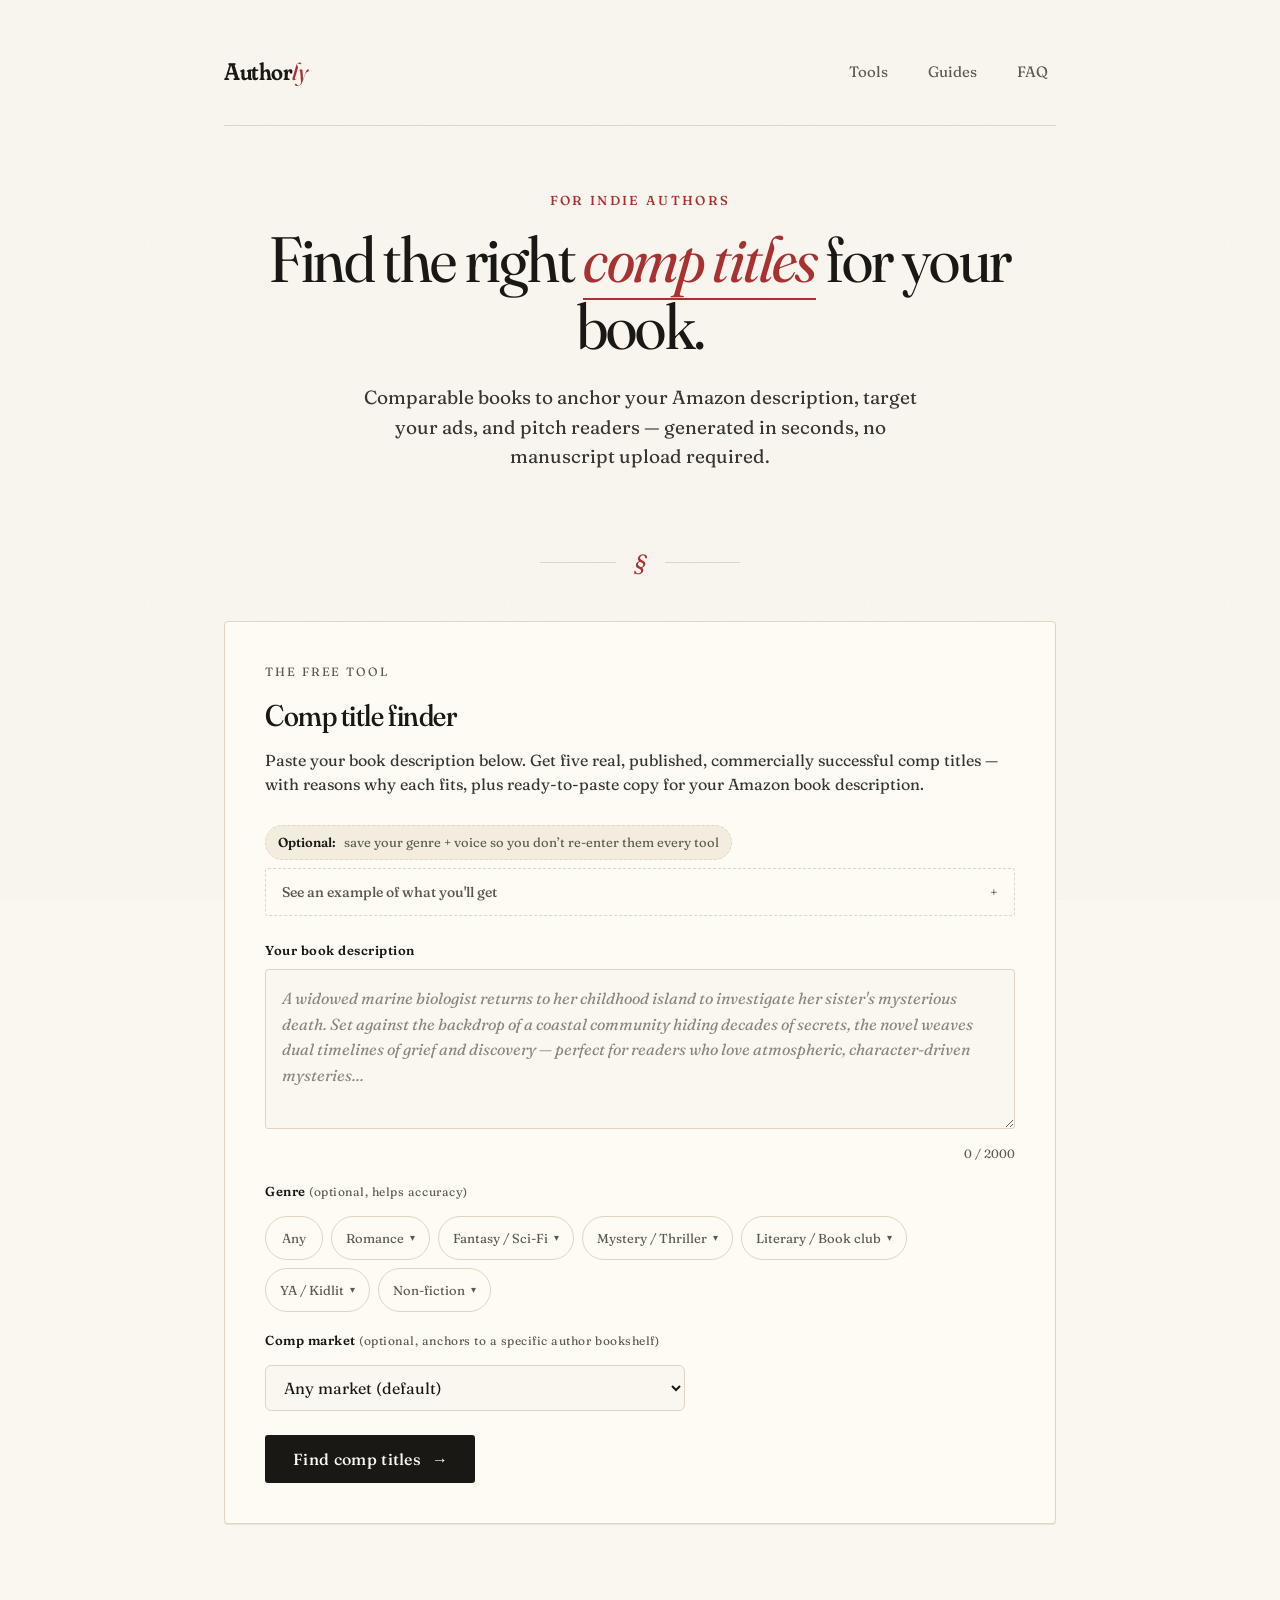
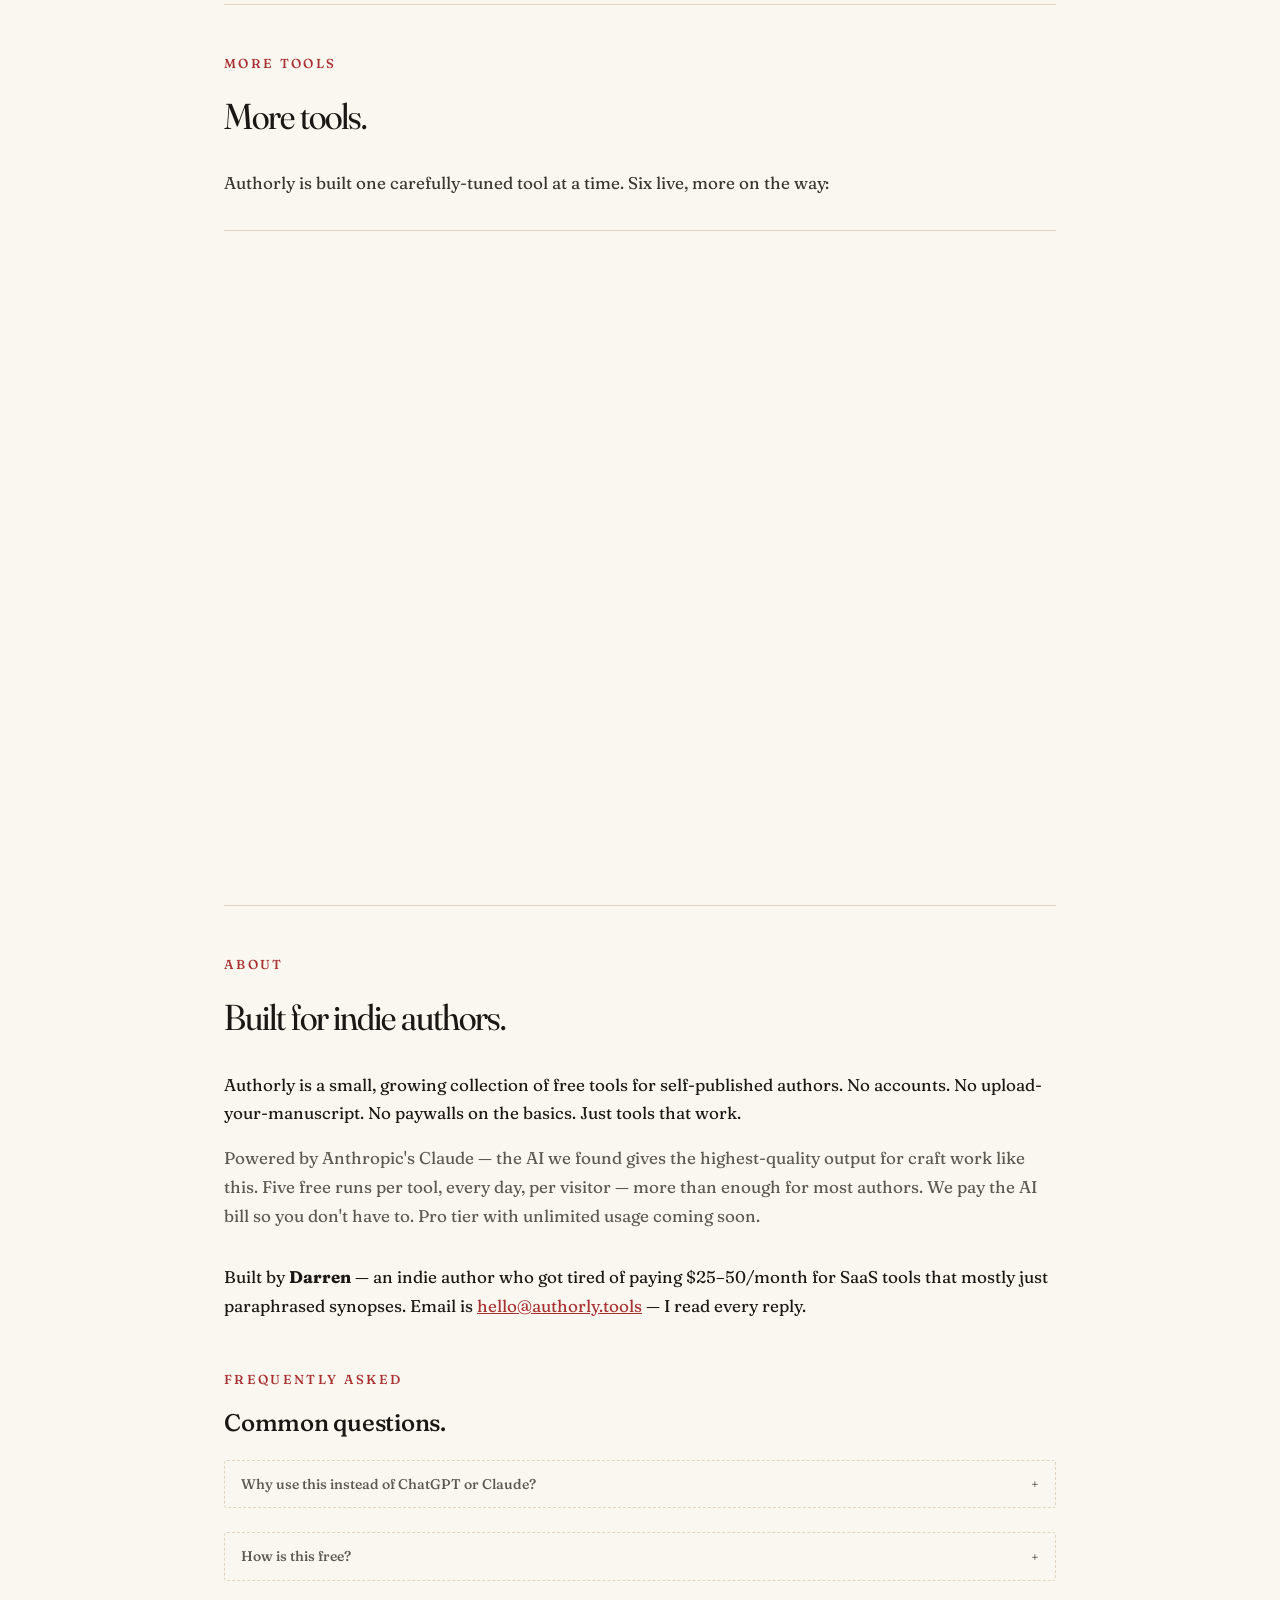
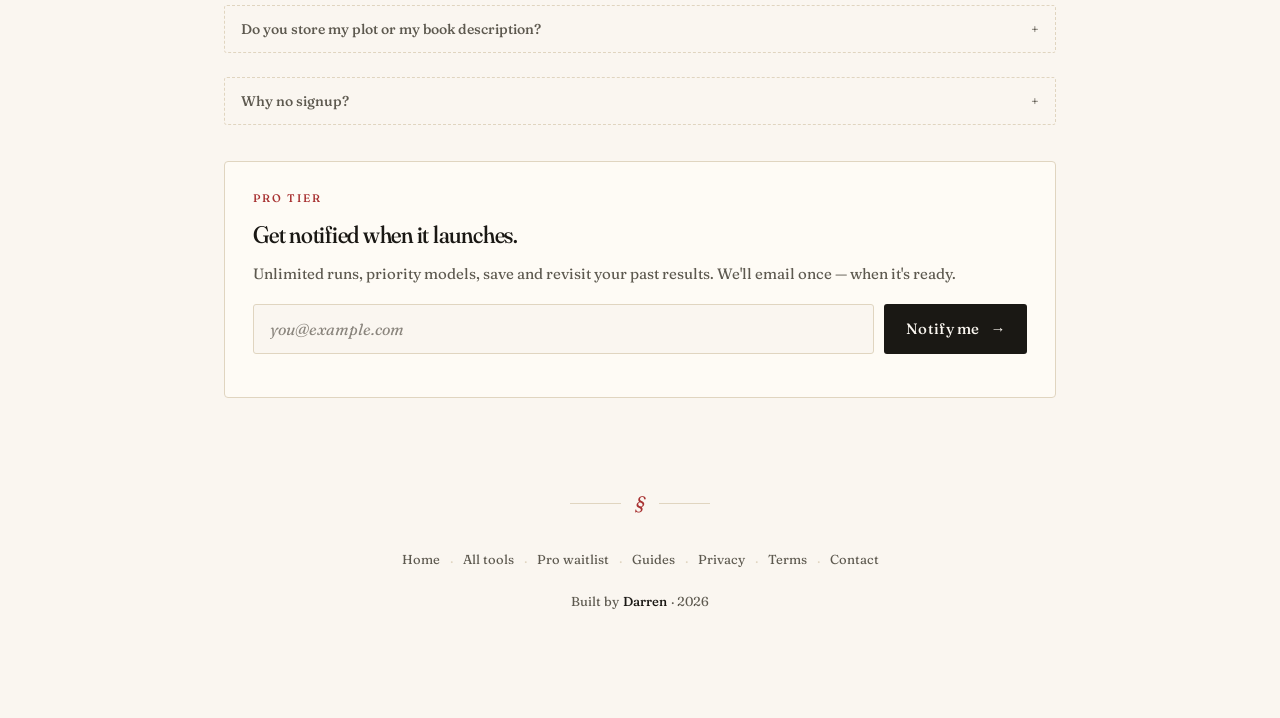
==== commit 1dd92f22: "perf(fonts): self-host Fraunces variable font, font-display: optional, eliminate CLS swap Removes fo" ====
--- a/index.html
+++ b/index.html
@@ -35,16 +35,13 @@
 {"@context":"https://schema.org","@graph":[{"@type":"Organization","@id":"https://authorly.tools/#organization","name":"Authorly","url":"https://authorly.tools/","logo":"https://authorly.tools/og.png","sameAs":["https://authorly.tools/"]},{"@type":"WebSite","@id":"https://authorly.tools/#website","url":"https://authorly.tools/","name":"Authorly","description":"Free tools for indie authors. Find real comparable books, write better blurbs, research KDP keywords.","publisher":{"@id":"https://authorly.tools/#organization"},"inLanguage":"en-US","potentialAction":{"@type":"SearchAction","target":{"@type":"EntryPoint","urlTemplate":"https://authorly.tools/?q={search_term_string}"},"query-input":"required name=search_term_string"}},{"@type":"SoftwareApplication","@id":"https://authorly.tools/#app","name":"Authorly","url":"https://authorly.tools/","description":"Free toolkit for indie authors: comp titles, Amazon book descriptions, KDP keywords, categories, tropes, ad headlines, author bios.","applicationCategory":"BusinessApplication","operatingSystem":"Any","isAccessibleForFree":true,"offers":{"@type":"Offer","price":"0","priceCurrency":"USD"},"softwareVersion":"0.1.0","browserRequirements":"Requires JavaScript","publisher":{"@id":"https://authorly.tools/#organization"}},{"@type":"FAQPage","@id":"https://authorly.tools/#faq","mainEntity":[{"@type":"Question","name":"Why use this instead of ChatGPT or Claude?","acceptedAnswer":{"@type":"Answer","text":"ChatGPT and Claude can do the same work — if you write the right prompt every time and check the character counts yourself. Authorly has the prompts tuned and the constraints baked in: KDP keyword phrases char-counted to 50 chars, blurbs structured into hook / setup / stakes / cliffhanger and sized to 130–180 words for Amazon, ad headlines split between Sponsored Products' 150-char and Sponsored Brands' 80-char limits, comp titles cited with reasons each fits. One click, formatted output, Copy buttons everywhere."}},{"@type":"Question","name":"How is this free?","acceptedAnswer":{"@type":"Answer","text":"I pay the AI bill. Each generation costs me about two cents. Five free runs per tool per day per visitor — more than most authors need for a single book launch — keeps it sustainable. The Pro tier ($9/month, unlimited, with batch processing for series authors) is coming soon for people who run dozens of comp lookups per release."}},{"@type":"Question","name":"Do you store my plot or my book description?","acceptedAnswer":{"@type":"Answer","text":"No. Inputs are sent to the AI, the response is returned to your browser, and nothing is saved server-side except an anonymized rate-limit counter that's auto-deleted after 48 hours. Full details on the Privacy page."}},{"@type":"Question","name":"Why no signup?","acceptedAnswer":{"@type":"Answer","text":"Because the moment a tool asks for an email, it stops being a tool and starts being a marketing funnel. Authorly works the way Google works: open the page, get the answer, leave. If you want updates on the Pro tier, the waitlist on the homepage is opt-in."}}]}]}
 </script>
 
-<script src="/feedback.js?v=2" defer></script>
-<script src="/tool.js?v=2" defer></script>
+<script src="/feedback.js?v=3" defer></script>
+<script src="/tool.js?v=3" defer></script>
 <script src="/src/lib/author-profile.js" defer></script>
 <script src="/src/lib/author-profile-ui.js" defer></script>
 <script src="/page/index.js" defer></script>
-<link rel="preconnect" href="https://fonts.googleapis.com">
-<link rel="preconnect" href="https://fonts.gstatic.com" crossorigin>
-<link rel="preload" as="style" href="https://fonts.googleapis.com/css2?family=Fraunces:ital,opsz,wght,SOFT,WONK@0,9..144,300..900,0..100,0..1;1,9..144,300..900,0..100,0..1&display=swap" crossorigin="anonymous">
-<link href="https://fonts.googleapis.com/css2?family=Fraunces:ital,opsz,wght,SOFT,WONK@0,9..144,300..900,0..100,0..1;1,9..144,300..900,0..100,0..1&display=swap" rel="stylesheet" crossorigin="anonymous">
-<link rel="stylesheet" href="/tool.css?v=2">
+<link rel="preload" as="font" type="font/woff2" href="/assets/fonts/Fraunces-normal-300_900-latin.woff2" crossorigin>
+<link rel="stylesheet" href="/tool.css?v=3">
 </head>
 <body class="page-home">
 <a class="skip-link" href="#tool">Skip to the tool</a>
--- a/tool.css
+++ b/tool.css
@@ -1,3 +1,9 @@
+/* Self-hosted Fraunces variable font. font-display: optional eliminates CLS swap (no FOUT, no late metric shift). 4 files = roman + italic × latin + latin-ext, single variable axis covers 300-900 wght + 9..144 opsz + SOFT + WONK. 2026-05-09. */
+@font-face { font-family: 'Fraunces'; font-style: italic; font-weight: 300 900; font-display: optional; src: url('/assets/fonts/Fraunces-italic-300_900-latin-ext.woff2') format('woff2'); unicode-range: U+0100-02BA, U+02BD-02C5, U+02C7-02CC, U+02CE-02D7, U+02DD-02FF, U+0304, U+0308, U+0329, U+1D00-1DBF, U+1E00-1E9F, U+1EF2-1EFF, U+2020, U+20A0-20AB, U+20AD-20C0, U+2113, U+2C60-2C7F, U+A720-A7FF; }
+@font-face { font-family: 'Fraunces'; font-style: italic; font-weight: 300 900; font-display: optional; src: url('/assets/fonts/Fraunces-italic-300_900-latin.woff2') format('woff2'); unicode-range: U+0000-00FF, U+0131, U+0152-0153, U+02BB-02BC, U+02C6, U+02DA, U+02DC, U+0304, U+0308, U+0329, U+2000-206F, U+20AC, U+2122, U+2191, U+2193, U+2212, U+2215, U+FEFF, U+FFFD; }
+@font-face { font-family: 'Fraunces'; font-style: normal; font-weight: 300 900; font-display: optional; src: url('/assets/fonts/Fraunces-normal-300_900-latin-ext.woff2') format('woff2'); unicode-range: U+0100-02BA, U+02BD-02C5, U+02C7-02CC, U+02CE-02D7, U+02DD-02FF, U+0304, U+0308, U+0329, U+1D00-1DBF, U+1E00-1E9F, U+1EF2-1EFF, U+2020, U+20A0-20AB, U+20AD-20C0, U+2113, U+2C60-2C7F, U+A720-A7FF; }
+@font-face { font-family: 'Fraunces'; font-style: normal; font-weight: 300 900; font-display: optional; src: url('/assets/fonts/Fraunces-normal-300_900-latin.woff2') format('woff2'); unicode-range: U+0000-00FF, U+0131, U+0152-0153, U+02BB-02BC, U+02C6, U+02DA, U+02DC, U+0304, U+0308, U+0329, U+2000-206F, U+20AC, U+2122, U+2191, U+2193, U+2212, U+2215, U+FEFF, U+FFFD; }
+
 /* Shared styles for every Authorly tool page (and the homepage).
    Loaded via <link rel="stylesheet" href="/tool.css">.
    Per-page <style> blocks add small overrides only. */
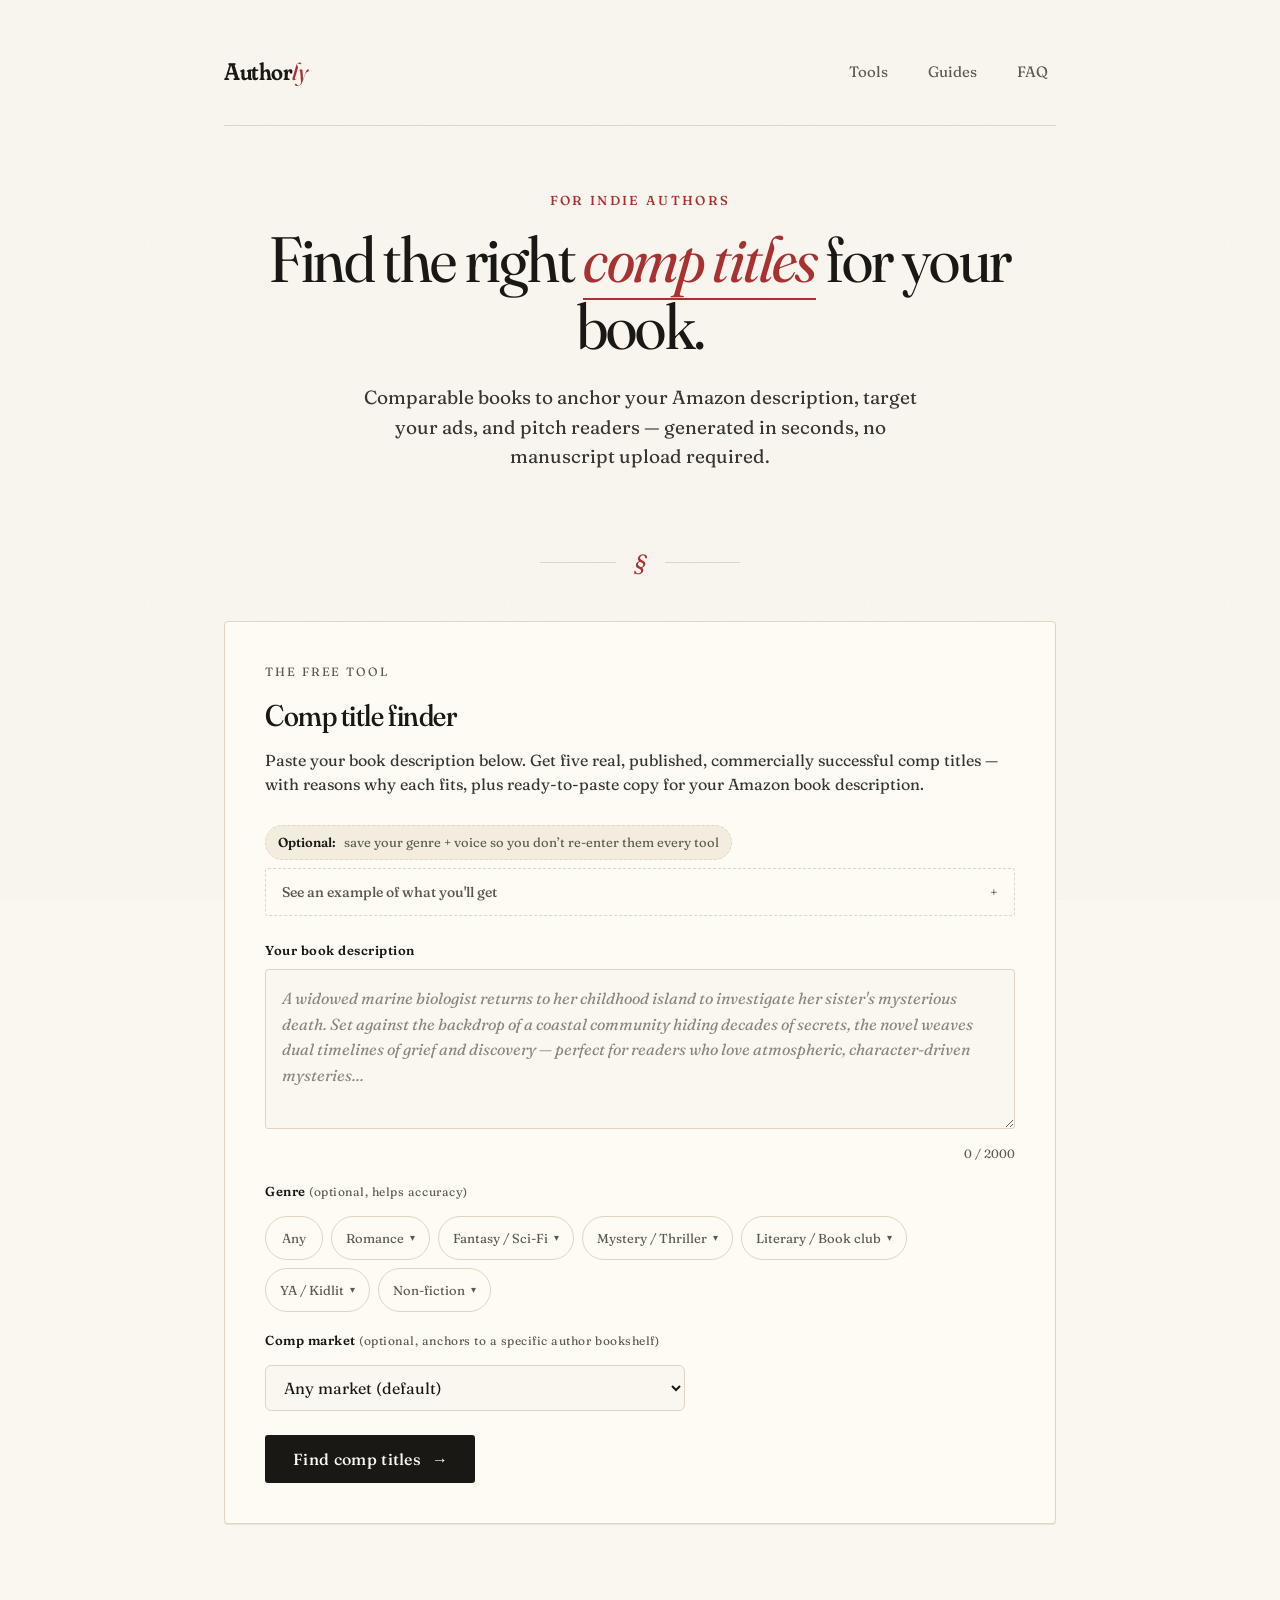
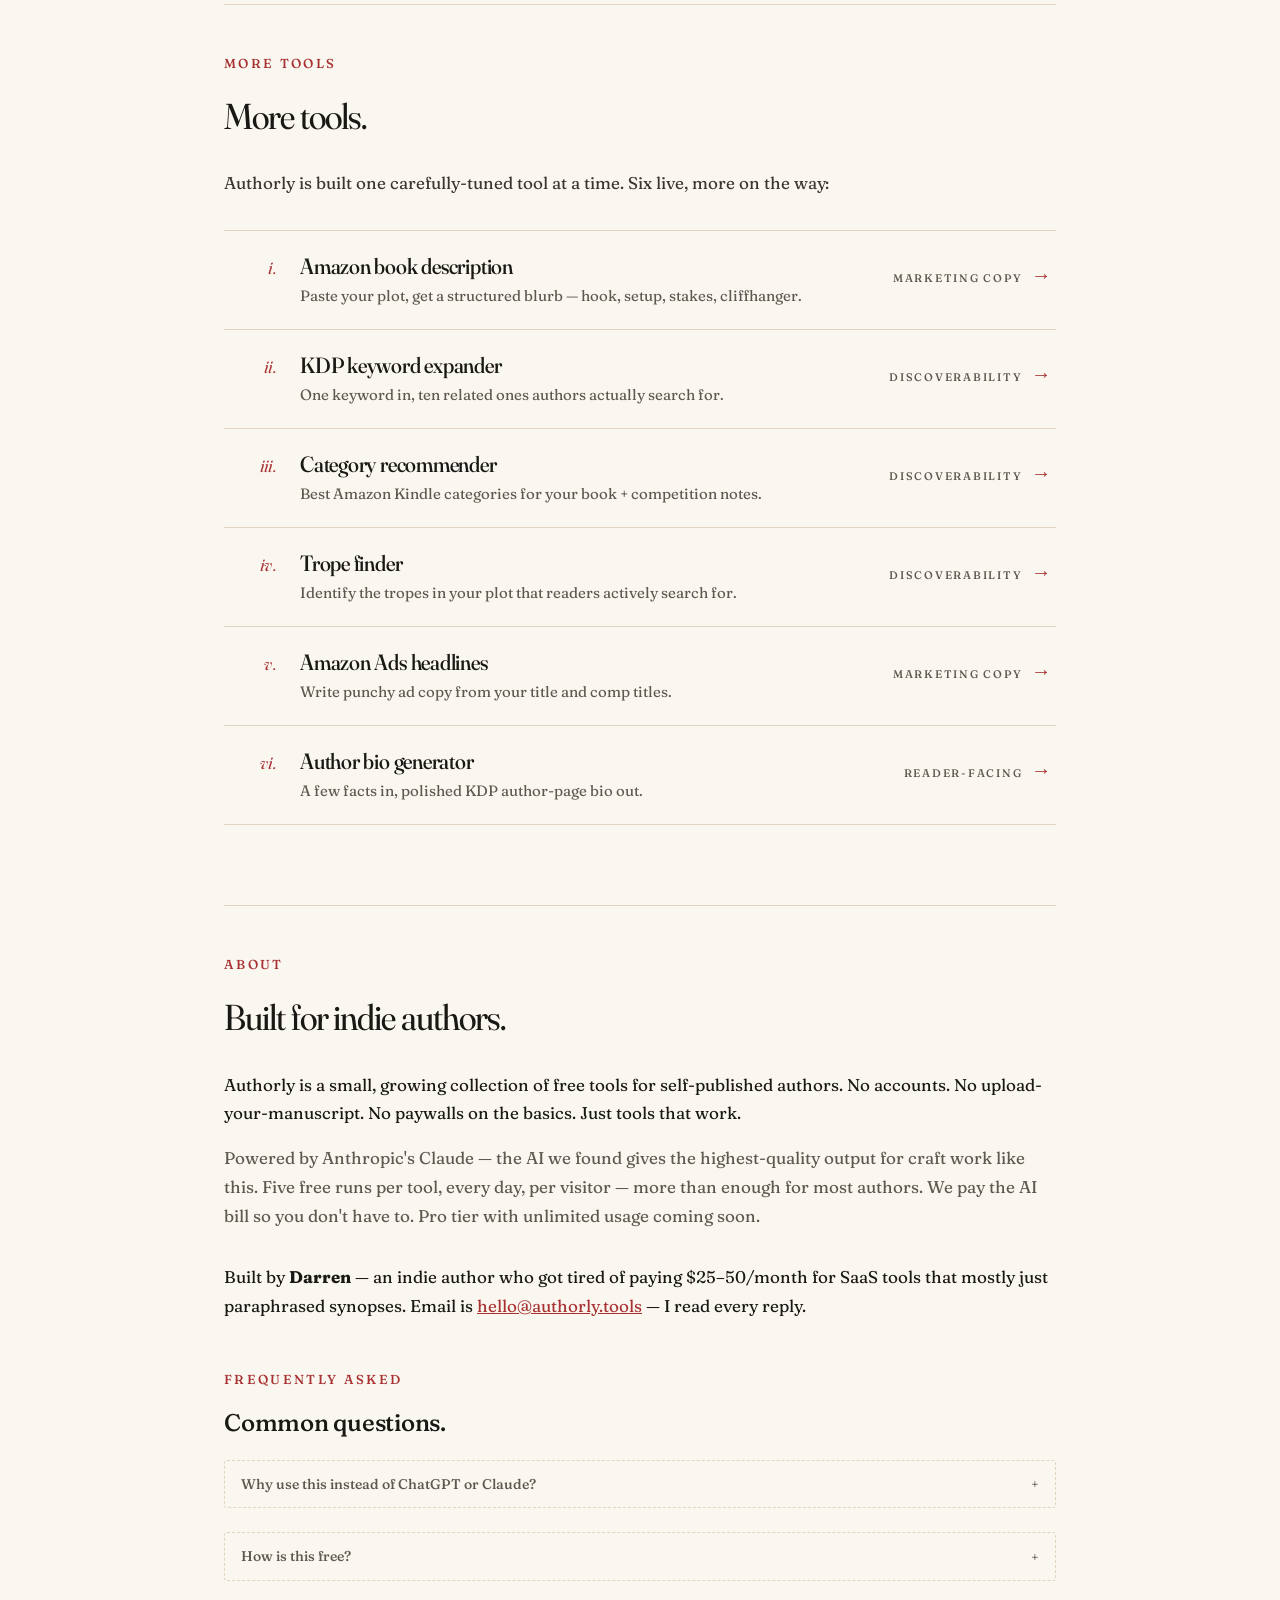
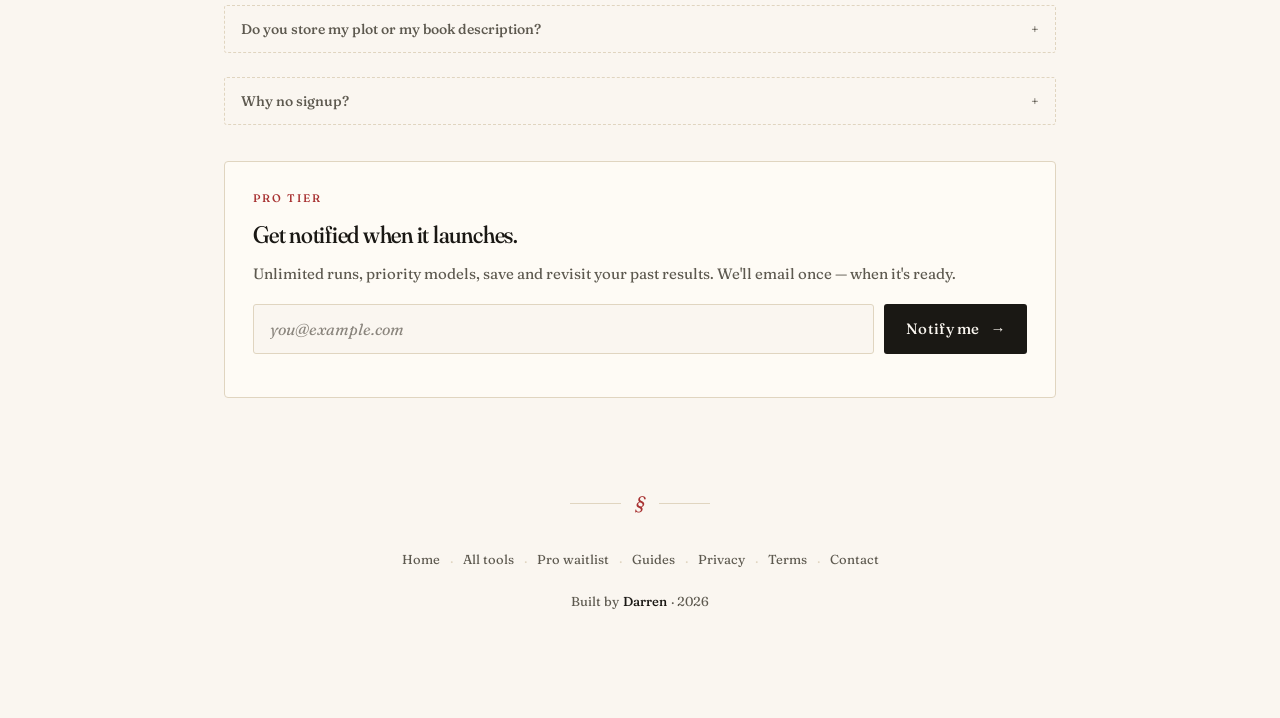
==== commit 9547ff24: "chore(cache): bump tool.css + tool.js + feedback.js v=3 → v=4 CSS (.logo, .ap-btn, .genre-chip sub-r" ====
--- a/index.html
+++ b/index.html
@@ -1,4 +1,4 @@
-<!DOCTYPE html>
+﻿<!DOCTYPE html>
 <html lang="en">
 <head>
 <meta charset="UTF-8">
@@ -35,13 +35,13 @@
 {"@context":"https://schema.org","@graph":[{"@type":"Organization","@id":"https://authorly.tools/#organization","name":"Authorly","url":"https://authorly.tools/","logo":"https://authorly.tools/og.png","sameAs":["https://authorly.tools/"]},{"@type":"WebSite","@id":"https://authorly.tools/#website","url":"https://authorly.tools/","name":"Authorly","description":"Free tools for indie authors. Find real comparable books, write better blurbs, research KDP keywords.","publisher":{"@id":"https://authorly.tools/#organization"},"inLanguage":"en-US","potentialAction":{"@type":"SearchAction","target":{"@type":"EntryPoint","urlTemplate":"https://authorly.tools/?q={search_term_string}"},"query-input":"required name=search_term_string"}},{"@type":"SoftwareApplication","@id":"https://authorly.tools/#app","name":"Authorly","url":"https://authorly.tools/","description":"Free toolkit for indie authors: comp titles, Amazon book descriptions, KDP keywords, categories, tropes, ad headlines, author bios.","applicationCategory":"BusinessApplication","operatingSystem":"Any","isAccessibleForFree":true,"offers":{"@type":"Offer","price":"0","priceCurrency":"USD"},"softwareVersion":"0.1.0","browserRequirements":"Requires JavaScript","publisher":{"@id":"https://authorly.tools/#organization"}},{"@type":"FAQPage","@id":"https://authorly.tools/#faq","mainEntity":[{"@type":"Question","name":"Why use this instead of ChatGPT or Claude?","acceptedAnswer":{"@type":"Answer","text":"ChatGPT and Claude can do the same work — if you write the right prompt every time and check the character counts yourself. Authorly has the prompts tuned and the constraints baked in: KDP keyword phrases char-counted to 50 chars, blurbs structured into hook / setup / stakes / cliffhanger and sized to 130–180 words for Amazon, ad headlines split between Sponsored Products' 150-char and Sponsored Brands' 80-char limits, comp titles cited with reasons each fits. One click, formatted output, Copy buttons everywhere."}},{"@type":"Question","name":"How is this free?","acceptedAnswer":{"@type":"Answer","text":"I pay the AI bill. Each generation costs me about two cents. Five free runs per tool per day per visitor — more than most authors need for a single book launch — keeps it sustainable. The Pro tier ($9/month, unlimited, with batch processing for series authors) is coming soon for people who run dozens of comp lookups per release."}},{"@type":"Question","name":"Do you store my plot or my book description?","acceptedAnswer":{"@type":"Answer","text":"No. Inputs are sent to the AI, the response is returned to your browser, and nothing is saved server-side except an anonymized rate-limit counter that's auto-deleted after 48 hours. Full details on the Privacy page."}},{"@type":"Question","name":"Why no signup?","acceptedAnswer":{"@type":"Answer","text":"Because the moment a tool asks for an email, it stops being a tool and starts being a marketing funnel. Authorly works the way Google works: open the page, get the answer, leave. If you want updates on the Pro tier, the waitlist on the homepage is opt-in."}}]}]}
 </script>
 
-<script src="/feedback.js?v=3" defer></script>
-<script src="/tool.js?v=3" defer></script>
+<script src="/feedback.js?v=4" defer></script>
+<script src="/tool.js?v=4" defer></script>
 <script src="/src/lib/author-profile.js" defer></script>
 <script src="/src/lib/author-profile-ui.js" defer></script>
 <script src="/page/index.js" defer></script>
 <link rel="preload" as="font" type="font/woff2" href="/assets/fonts/Fraunces-normal-300_900-latin.woff2" crossorigin>
-<link rel="stylesheet" href="/tool.css?v=3">
+<link rel="stylesheet" href="/tool.css?v=4">
 </head>
 <body class="page-home">
 <a class="skip-link" href="#tool">Skip to the tool</a>
--- a/tool.css
+++ b/tool.css
@@ -95,7 +95,7 @@
 .container{max-width:720px;margin:0 auto;padding:48px 24px}
 
 .site-header{display:flex;justify-content:space-between;align-items:center;padding-bottom:28px;border-bottom:1px solid var(--rule)}
-.logo{font-family:"Fraunces",serif;font-variation-settings:"opsz" 144,"SOFT" 100;font-weight:600;font-size:24px;letter-spacing:-.02em;color:var(--ink);text-decoration:none}
+.logo{font-family:"Fraunces",serif;font-variation-settings:"opsz" 144,"SOFT" 100;font-weight:600;font-size:24px;letter-spacing:-.02em;color:var(--ink);text-decoration:none;display:inline-flex;align-items:center;min-height:44px}
 .logo:focus-visible{outline:2px solid var(--accent);outline-offset:4px;border-radius:4px}
 .logo em{color:var(--accent);font-style:italic;font-weight:500;font-variation-settings:"opsz" 144,"WONK" 1}
 .nav{display:flex;gap:24px;font-size:15px}
@@ -127,6 +127,9 @@
 input::placeholder,textarea::placeholder{color:#8a857d;opacity:1;font-style:italic}
 @media (prefers-color-scheme:dark){input::placeholder,textarea::placeholder{color:#7a7468}}
 .char-count{text-align:right;font-size:12px;color:var(--ink-mute);margin-top:6px}
+.char-count.is-below-min{color:var(--accent);font-weight:500}
+.char-count.is-warning{color:var(--accent)}
+.char-count.is-over{color:var(--accent);font-weight:600}
 
 .genre-row{display:flex;gap:8px;margin-top:14px;flex-wrap:wrap;align-items:flex-start}
 
@@ -154,7 +157,7 @@
 .genre-cluster>summary .caret{font-style:normal;font-size:10px;line-height:1;transition:transform .2s}
 .genre-cluster[open]>summary .caret{transform:rotate(180deg)}
 .genre-sub-row{display:flex;gap:6px;flex-wrap:wrap;margin-top:8px;margin-bottom:4px;padding:8px 10px;background:var(--rule-soft);border-radius:6px;width:100%}
-.genre-sub-row .genre-chip{font-size:12px;padding:8px 12px;min-height:40px}
+.genre-sub-row .genre-chip{font-size:12px;padding:10px 12px;min-height:44px}
 
 /* Cultural-anchor select (comp finder + tropes finder) — matches the chip aesthetic */
 .cultural-anchor-select{display:block;margin-top:14px;padding:11px 14px;min-height:44px;background:var(--paper);border:1px solid var(--rule);border-radius:6px;font-family:"Fraunces",serif;font-size:16px;color:var(--ink);max-width:420px;width:100%;cursor:pointer}
@@ -177,7 +180,7 @@
 .author-profile-panel .ap-field>input:focus,.author-profile-panel .ap-field>select:focus{border-color:var(--accent);outline:none}
 .author-profile-panel .ap-field>label.ap-checkbox{flex-direction:row;display:inline-flex;align-items:center;gap:6px;font-weight:400;color:var(--ink-2);font-size:13px}
 .author-profile-panel .ap-actions{display:flex;gap:10px;flex-wrap:wrap;margin-top:10px}
-.author-profile-panel .ap-btn{padding:6px 14px;background:var(--ink);color:var(--paper);border:1px solid var(--ink);border-radius:3px;font-family:"Fraunces",serif;font-size:13px;cursor:pointer;transition:background .15s}
+.author-profile-panel .ap-btn{padding:10px 16px;min-height:44px;display:inline-flex;align-items:center;background:var(--ink);color:var(--paper);border:1px solid var(--ink);border-radius:3px;font-family:"Fraunces",serif;font-size:13px;cursor:pointer;transition:background .15s}
 .author-profile-panel .ap-btn:hover{background:var(--accent);border-color:var(--accent)}
 .author-profile-panel .ap-btn-secondary{background:var(--paper);color:var(--ink-mute);border-color:var(--rule)}
 .author-profile-panel .ap-btn-secondary:hover{color:var(--ink);background:var(--paper);border-color:var(--accent)}
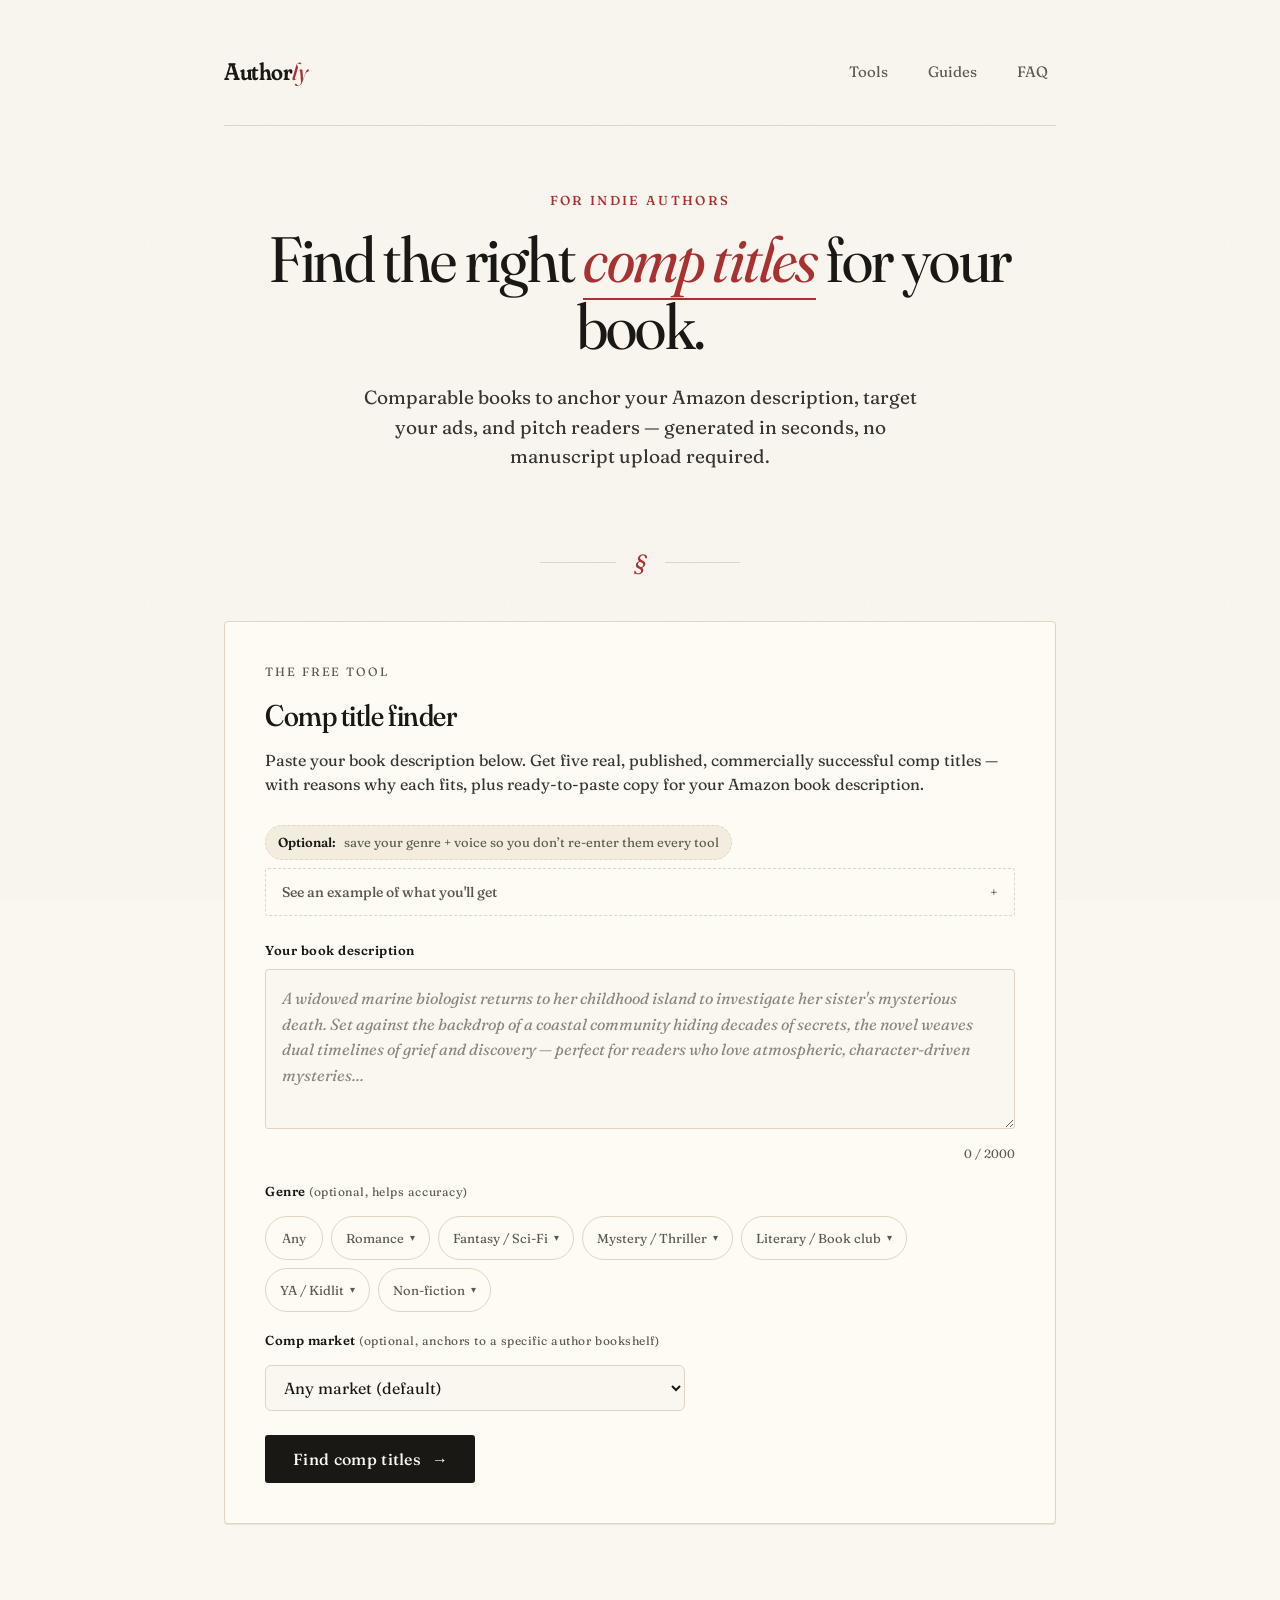
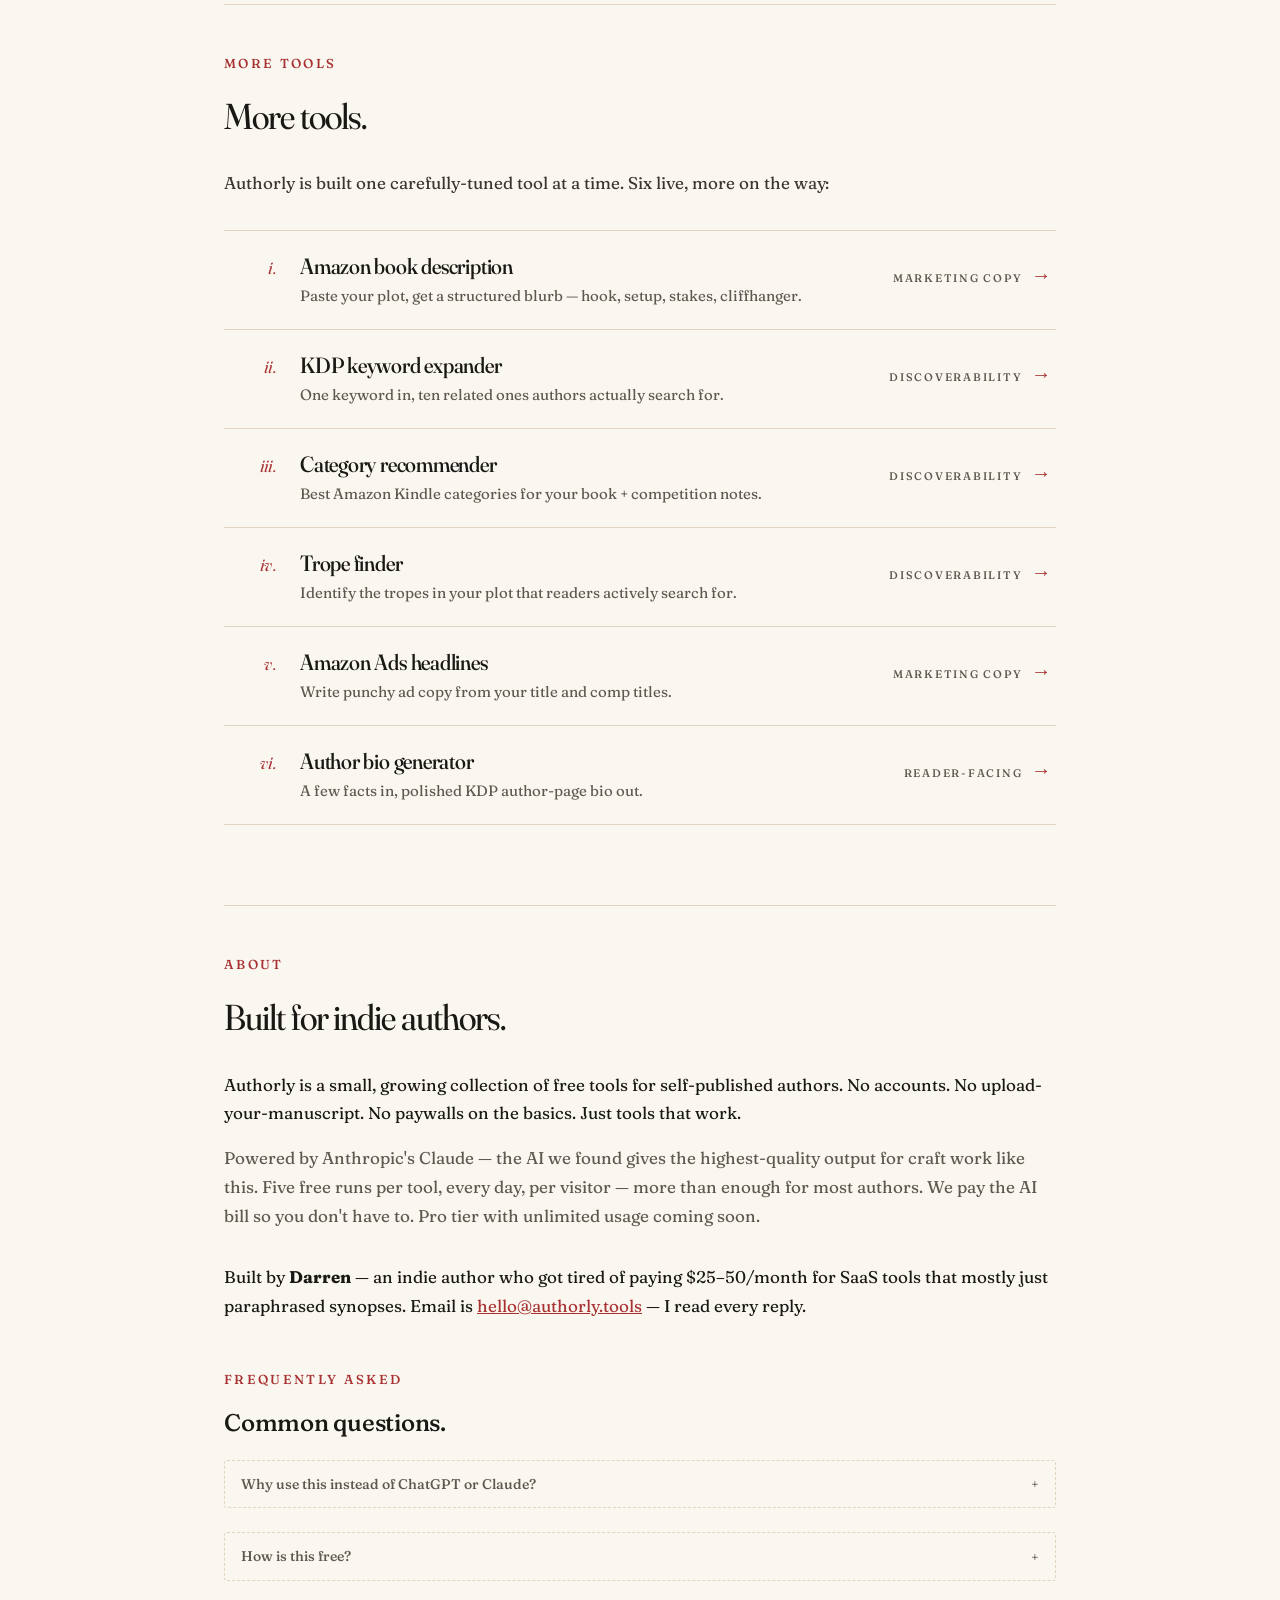
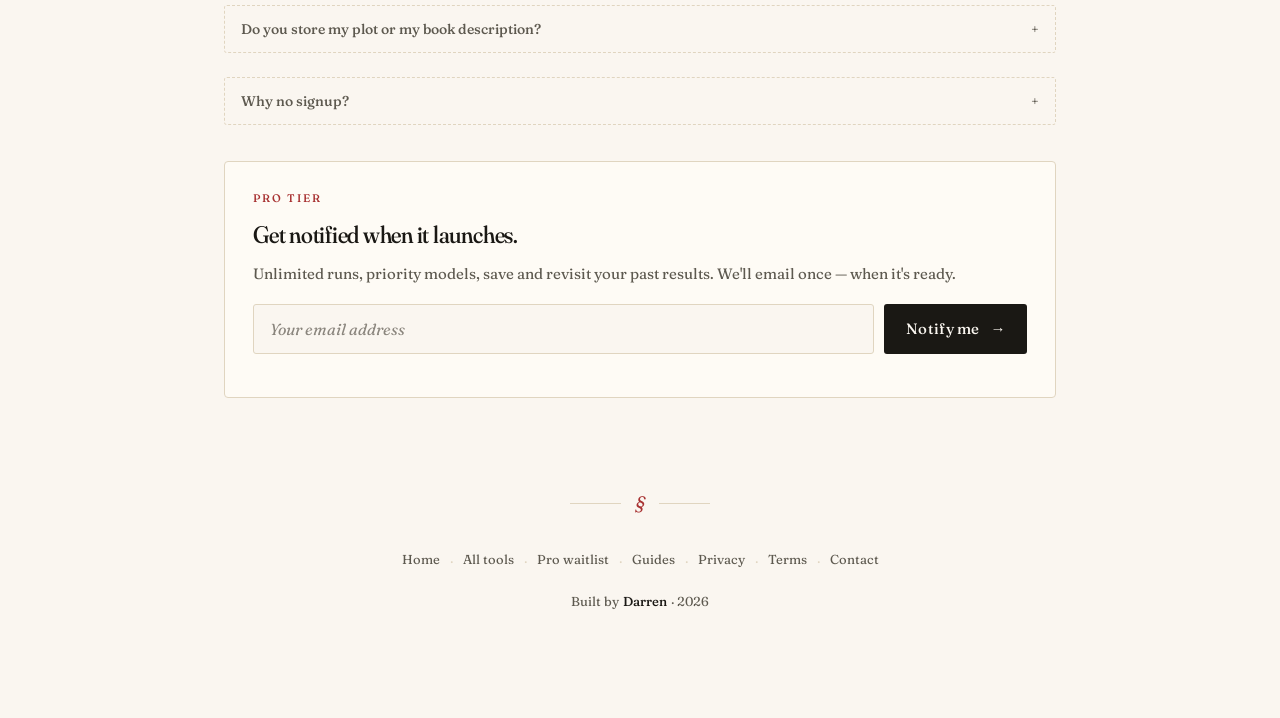
==== commit 9be7544c: "fix(seo): block /cdn-cgi/ from crawl; defuse email-obfuscation trigger Google Search Console flagged" ====
--- a/index.html
+++ b/index.html
@@ -257,7 +257,7 @@
     <p class="waitlist-sub">Unlimited runs, priority models, save and revisit your past results. We'll email once &mdash; when it's ready.</p>
     <form class="waitlist-form" id="waitlist-form" novalidate>
       <label for="waitlist-email" class="visually-hidden">Email address</label>
-      <input type="email" id="waitlist-email" name="email" placeholder="you@example.com" autocomplete="email" required aria-required="true">
+      <input type="email" id="waitlist-email" name="email" placeholder="Your email address" autocomplete="email" required aria-required="true">
       <button type="submit" class="btn waitlist-btn" id="waitlist-submit">Notify me <span class="btn-arrow">&rarr;</span></button>
     </form>
     <div class="waitlist-status" id="waitlist-status" aria-live="polite"></div>
